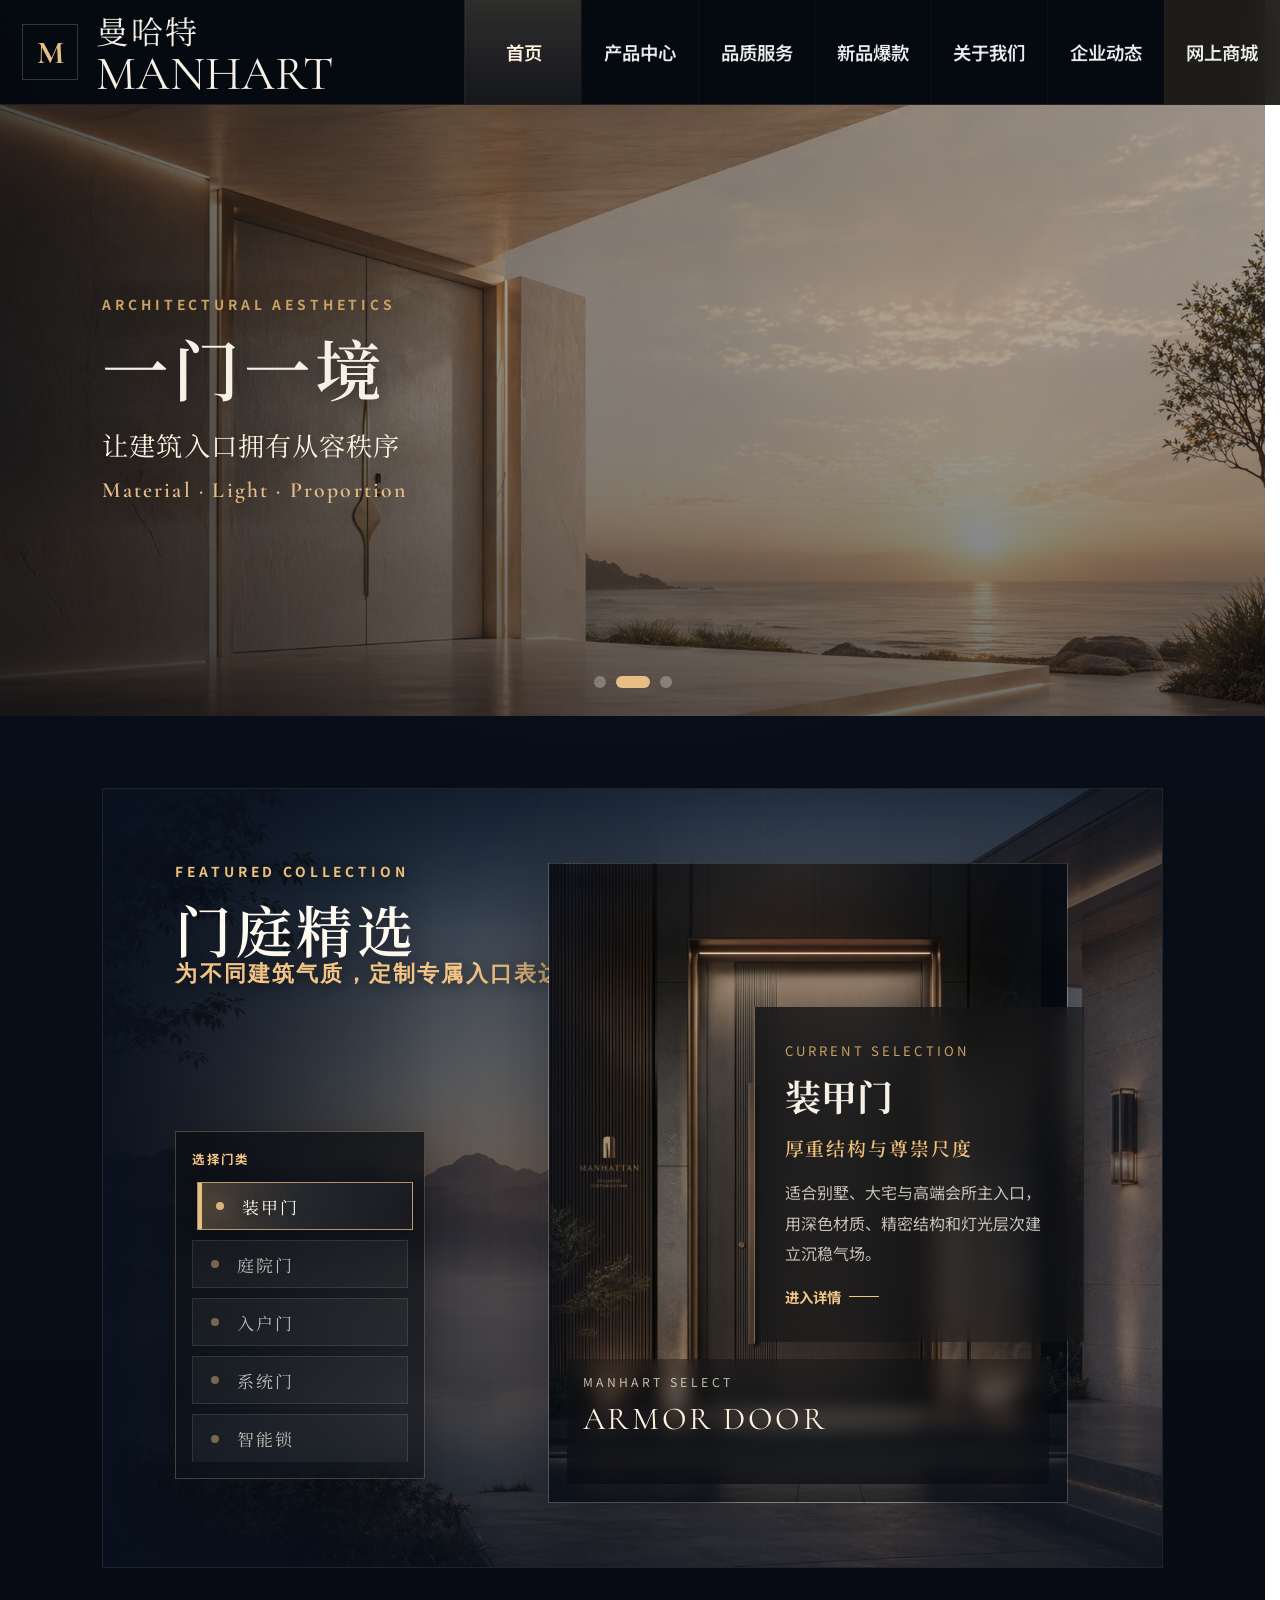
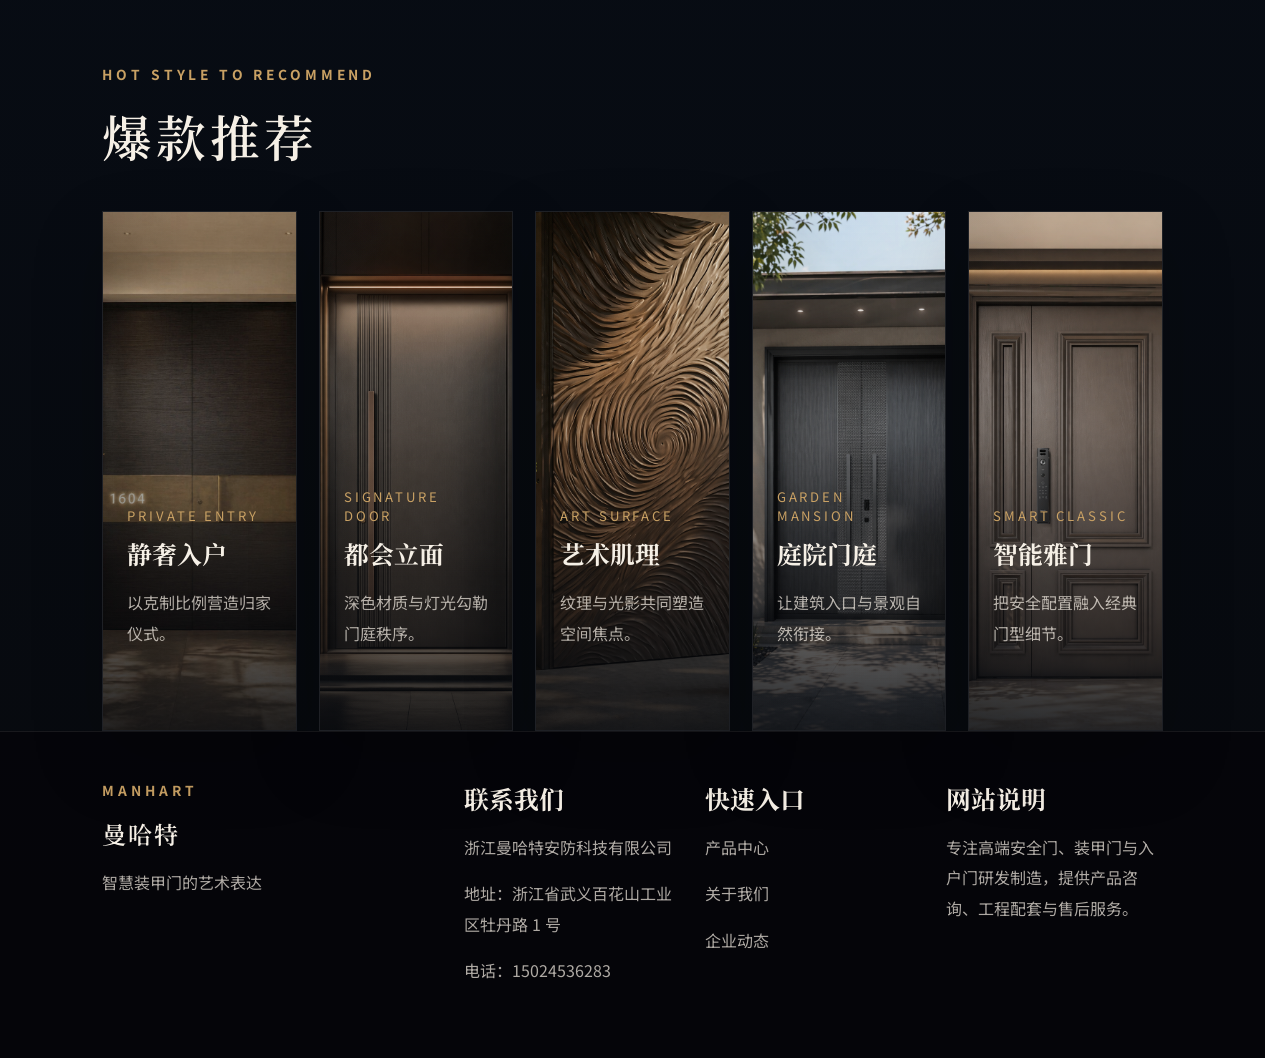
==== index.html @ 059ad447 "Enhance featured showcase interactions" ====
<!DOCTYPE html>
<html lang="zh-CN">
<head>
  <meta charset="UTF-8">
  <meta name="viewport" content="width=device-width, initial-scale=1.0">
  <meta name="description" content="浙江曼哈特安防科技有限公司专注高端安全门、装甲门与入户门研发制造，提供产品咨询、工程配套与售后服务。">
  <meta name="keywords" content="浙江曼哈特,曼哈特安防,曼哈特门业,MANHART,安全门,装甲门,入户门,高端门,别墅门,工程门">
  <meta name="robots" content="index, follow">
  <link rel="canonical" href="http://47.111.172.151/">
  <meta property="og:type" content="website">
  <meta property="og:locale" content="zh_CN">
  <meta property="og:site_name" content="浙江曼哈特安防科技有限公司">
  <meta property="og:title" content="MANHART 曼哈特">
  <meta property="og:description" content="浙江曼哈特安防科技有限公司专注高端安全门、装甲门与入户门研发制造，提供产品咨询、工程配套与售后服务。">
  <meta property="og:url" content="http://47.111.172.151/">
  <meta property="og:image" content="http://47.111.172.151/assets/hero-luxury-night.png">
  <meta name="twitter:card" content="summary_large_image">
  <title>MANHART 曼哈特</title>
  <link rel="preconnect" href="https://fonts.googleapis.com">
  <link rel="preconnect" href="https://fonts.gstatic.com" crossorigin>
  <link href="https://fonts.googleapis.com/css2?family=Cormorant+Garamond:wght@500;600;700&family=Noto+Sans+SC:wght@400;500;700&family=Noto+Serif+SC:wght@500;600;700&display=swap" rel="stylesheet">
  <link rel="stylesheet" href="style.css?v=20260423-21">
</head>
<body>
  <header class="site-header">
    <a class="brand-block" href="index.html" aria-label="MANHART 首页">
      <span class="brand-mark">M</span>
      <span class="brand-copy">
        <span class="brand-cn">曼哈特</span>
        <span class="brand-en">MANHART</span>
      </span>
    </a>
    <nav class="main-nav" aria-label="主导航">
      <a class="nav-link is-active" href="index.html">首页</a>
      <a class="nav-link" href="products.html">产品中心</a>
      <a class="nav-link" href="service.html">品质服务</a>
      <a class="nav-link" href="featured.html">新品爆款</a>
      <a class="nav-link" href="about.html">关于我们</a>
      <a class="nav-link" href="news.html">企业动态</a>
      <a class="nav-link nav-link--accent" href="store.html">网上商城</a>
    </nav>
  </header>

  <main>
    <section class="hero-slider" aria-label="首页轮播">
      <article class="hero-slide is-active" data-slide style="--hero-image:url('assets/hero-luxury-night.png');">
        <div class="hero-slide__image"></div>
        <div class="hero-slide__shade"></div>
        <div class="hero-slide__content">
          <p class="eyebrow">MANHART ESTATE DOOR</p>
          <h1>MANHART 曼哈特</h1>
          <p class="hero-slide__title">为高端府邸定制门庭气场</p>
          <p class="hero-slide__subtitle">Luxury Entrance · Private Order</p>
        </div>
      </article>
      <article class="hero-slide" data-slide style="--hero-image:url('assets/hero-coast-sunrise.png');">
        <div class="hero-slide__image"></div>
        <div class="hero-slide__shade"></div>
        <div class="hero-slide__content">
          <p class="eyebrow">ARCHITECTURAL AESTHETICS</p>
          <h2>一门一境</h2>
          <p class="hero-slide__title">让建筑入口拥有从容秩序</p>
          <p class="hero-slide__subtitle">Material · Light · Proportion</p>
        </div>
      </article>
      <article class="hero-slide" data-slide style="--hero-image:url('assets/featured-door-bg.png');">
        <div class="hero-slide__image"></div>
        <div class="hero-slide__shade"></div>
        <div class="hero-slide__content">
          <p class="eyebrow">SELECTED DETAILS</p>
          <h2>细节见格调</h2>
          <p class="hero-slide__title">以工艺回应安全与审美</p>
          <p class="hero-slide__subtitle">Crafted For Distinguished Living</p>
        </div>
      </article>
      <div class="hero-slider__dots" aria-label="轮播切换">
        <button class="hero-dot is-active" type="button" data-dot aria-label="第 1 张"></button>
        <button class="hero-dot" type="button" data-dot aria-label="第 2 张"></button>
        <button class="hero-dot" type="button" data-dot aria-label="第 3 张"></button>
      </div>
    </section>

    <section class="featured-showcase" id="featured-showcase">
      <div class="featured-shell">
        <div class="featured-backdrop"></div>
        <div class="featured-overlay"></div>
        <div class="featured-copy">
          <p class="eyebrow">Featured Collection</p>
          <h2>门庭精选</h2>
          <p class="featured-lead">为不同建筑气质，定制专属入口表达</p>
        </div>
        <div class="featured-selector featured-selector--stack" aria-label="选择门类">
          <div class="featured-selector__label">选择门类</div>
          <button class="featured-chip is-active" type="button" data-feature-name="armor" data-feature-detail="signature-door" data-feature-title="装甲门" data-feature-lead="厚重结构与尊崇尺度" data-feature-text="适合别墅、大宅与高端会所主入口，用深色材质、精密结构和灯光层次建立沉稳气场。" data-feature-model="ARMOR DOOR" data-feature-theme="armor" data-feature-image-main="assets/recommend-02.png">装甲门</button>
          <button class="featured-chip" type="button" data-feature-name="courtyard" data-feature-detail="garden-mansion" data-feature-title="庭院门" data-feature-lead="让门庭与景观自然衔接" data-feature-text="强调建筑外立面、院落路径与入户尺度的整体关系，让归家动线更有仪式感。" data-feature-model="COURTYARD" data-feature-theme="courtyard" data-feature-image-main="assets/recommend-04.png">庭院门</button>
          <button class="featured-chip" type="button" data-feature-name="entry" data-feature-detail="private-entry" data-feature-title="入户门" data-feature-lead="克制比例中的归家秩序" data-feature-text="面向现代住宅与改善型空间，以细腻门套、温润光影和智能配置平衡美感与安全。" data-feature-model="PRIVATE ENTRY" data-feature-theme="entry" data-feature-image-main="assets/recommend-05.png">入户门</button>
          <button class="featured-chip" type="button" data-feature-name="system" data-feature-detail="art-surface" data-feature-title="系统门" data-feature-lead="结构、五金与安装体验一体化" data-feature-text="把门体、墙面、灯光和门控系统纳入统一设计语言，让产品表达更完整。" data-feature-model="SYSTEM DOOR" data-feature-theme="system" data-feature-image-main="assets/recommend-01.png">系统门</button>
          <button class="featured-chip" type="button" data-feature-name="smart" data-feature-detail="smart-classic" data-feature-title="智能锁" data-feature-lead="把安全体验藏进日常细节" data-feature-text="围绕锁控识别、安防联动与门体结构，形成更克制、更可靠的高端智能入口。" data-feature-model="SMART ACCESS" data-feature-theme="smart" data-feature-image-main="assets/recommend-03.png">智能锁</button>
        </div>
        <div class="featured-focus">
          <a class="featured-photo featured-photo--primary" data-feature-door data-feature-link href="product-detail.html?id=signature-door" data-theme="armor" style="--feature-image:url('assets/recommend-02.png');" aria-label="查看装甲门详情">
            <div class="featured-photo__shade"></div>
            <div class="featured-photo__meta">
              <span class="featured-photo__kicker">MANHART SELECT</span>
              <span class="featured-photo__model" data-feature-model>ARMOR DOOR</span>
              <span class="featured-photo__more">进入详情</span>
            </div>
          </a>
        </div>
        <a class="featured-panel" data-feature-panel-link href="product-detail.html?id=signature-door" aria-label="查看当前精选详情">
          <p class="featured-panel__kicker">Current Selection</p>
          <h3 data-feature-title>装甲门</h3>
          <p class="featured-panel__lead" data-feature-lead>厚重结构与尊崇尺度</p>
          <p class="featured-panel__text" data-feature-text>适合别墅、大宅与高端会所主入口，用深色材质、精密结构和灯光层次建立沉稳气场。</p>
          <span class="featured-panel__more">进入详情</span>
        </a>
        <div class="featured-note">
          <span class="featured-note__line"></span>
          <p>一墅倾城 私享无界</p>
        </div>
      </div>
    </section>

    <section class="product-preview" id="product-preview">
      <div class="product-preview__heading">
        <div>
          <p class="eyebrow">Hot Style To Recommend</p>
          <h2>爆款推荐</h2>
        </div>
      </div>
      <div class="product-grid product-grid--recommend">
        <a class="product-card" href="product-detail.html?id=private-entry" aria-label="查看静奢入户详情"><div class="product-card__scene product-card__scene--recommend-01"></div><div class="product-card__body"><p class="product-card__series">Private Entry</p><h3>静奢入户</h3><p class="product-card__text">以克制比例营造归家仪式。</p><span class="product-card__more">查看详情</span></div></a>
        <a class="product-card" href="product-detail.html?id=signature-door" aria-label="查看都会立面详情"><div class="product-card__scene product-card__scene--recommend-02"></div><div class="product-card__body"><p class="product-card__series">Signature Door</p><h3>都会立面</h3><p class="product-card__text">深色材质与灯光勾勒门庭秩序。</p><span class="product-card__more">查看详情</span></div></a>
        <a class="product-card" href="product-detail.html?id=art-surface" aria-label="查看艺术肌理详情"><div class="product-card__scene product-card__scene--recommend-03"></div><div class="product-card__body"><p class="product-card__series">Art Surface</p><h3>艺术肌理</h3><p class="product-card__text">纹理与光影共同塑造空间焦点。</p><span class="product-card__more">查看详情</span></div></a>
        <a class="product-card" href="product-detail.html?id=garden-mansion" aria-label="查看庭院门庭详情"><div class="product-card__scene product-card__scene--recommend-04"></div><div class="product-card__body"><p class="product-card__series">Garden Mansion</p><h3>庭院门庭</h3><p class="product-card__text">让建筑入口与景观自然衔接。</p><span class="product-card__more">查看详情</span></div></a>
        <a class="product-card" href="product-detail.html?id=smart-classic" aria-label="查看智能雅门详情"><div class="product-card__scene product-card__scene--recommend-05"></div><div class="product-card__body"><p class="product-card__series">Smart Classic</p><h3>智能雅门</h3><p class="product-card__text">把安全配置融入经典门型细节。</p><span class="product-card__more">查看详情</span></div></a>
      </div>
    </section>
  </main>

  <footer class="site-footer">
    <div class="site-footer__brand">
      <p class="eyebrow">MANHART</p>
      <h2>曼哈特</h2>
      <p>智慧装甲门的艺术表达</p>
    </div>
    <div class="site-footer__info">
      <div><h3>联系我们</h3><p>浙江曼哈特安防科技有限公司</p><p>地址：浙江省武义百花山工业区牡丹路 1 号</p><p>电话：15024536283</p></div>
      <div><h3>快速入口</h3><p><a href="products.html">产品中心</a></p><p><a href="about.html">关于我们</a></p><p><a href="news.html">企业动态</a></p></div>
      <div><h3>网站说明</h3><p>专注高端安全门、装甲门与入户门研发制造，提供产品咨询、工程配套与售后服务。</p></div>
    </div>
  </footer>

  <script>
    const slides = document.querySelectorAll('[data-slide]');
    const dots = document.querySelectorAll('[data-dot]');
    let activeIndex = 0;
    let sliderTimer;
    function showSlide(index) {
      slides.forEach((slide, slideIndex) => slide.classList.toggle('is-active', slideIndex === index));
      dots.forEach((dot, dotIndex) => dot.classList.toggle('is-active', dotIndex === index));
      activeIndex = index;
    }
    function startSlider() {
      sliderTimer = window.setInterval(() => showSlide((activeIndex + 1) % slides.length), 4500);
    }
    dots.forEach((dot, index) => {
      dot.addEventListener('click', () => {
        window.clearInterval(sliderTimer);
        showSlide(index);
        startSlider();
      });
    });
    showSlide(0);
    startSlider();

    const featuredShowcase = document.querySelector('.featured-showcase');
    if (featuredShowcase) {
      const featureButtons = featuredShowcase.querySelectorAll('[data-feature-name]');
      const featureModel = featuredShowcase.querySelector('.featured-photo--primary [data-feature-model]');
      const featureDoor = featuredShowcase.querySelector('[data-feature-door]');
      const featureLinks = featuredShowcase.querySelectorAll('[data-feature-link], [data-feature-panel-link]');
      const featureTitle = featuredShowcase.querySelector('.featured-panel [data-feature-title]');
      const featureLead = featuredShowcase.querySelector('.featured-panel [data-feature-lead]');
      const featureText = featuredShowcase.querySelector('.featured-panel [data-feature-text]');

      function applyFeature(button) {
        featureModel.textContent = button.dataset.featureModel;
        featureTitle.textContent = button.dataset.featureTitle;
        featureLead.textContent = button.dataset.featureLead;
        featureText.textContent = button.dataset.featureText;
        featureDoor.style.setProperty('--feature-image', `url('${button.dataset.featureImageMain}')`);
        featureDoor.setAttribute('data-theme', button.dataset.featureTheme);
        const detailUrl = `product-detail.html?id=${button.dataset.featureDetail}`;
        featureLinks.forEach((link) => {
          link.href = detailUrl;
          link.setAttribute('aria-label', `??${button.dataset.featureTitle}??`);
        });
        featureButtons.forEach((item) => item.classList.toggle('is-active', item === button));
      }

      featureButtons.forEach((button) => {
        button.addEventListener('mouseenter', () => applyFeature(button));
        button.addEventListener('focus', () => applyFeature(button));
        button.addEventListener('click', () => applyFeature(button));
      });
    }
  </script>
</body>
</html>
---- style.css ----
:root {
  --bg: #08101d;
  --line: rgba(255, 255, 255, 0.09);
  --text: #f6f0e6;
  --muted: rgba(246, 240, 230, 0.7);
  --gold: #c9a164;
  --gold-strong: #e6be86;
  --header-brand-width: 465px;
  --header-height: 104px;
}

.store-page {
  min-height: calc(100vh - 84px);
  padding: 96px 8vw;
  display: grid;
  place-items: center;
  background:
    linear-gradient(135deg, rgba(255, 255, 255, 0.04), rgba(255, 255, 255, 0)),
    var(--bg);
}

.store-entry {
  width: min(1080px, 100%);
  display: grid;
  grid-template-columns: minmax(0, 1fr) 300px;
  gap: 64px;
  align-items: center;
  padding: 56px 64px;
  border: 1px solid rgba(231, 221, 204, 0.12);
  background: rgba(255, 255, 255, 0.028);
}

.store-entry__content {
  display: grid;
  gap: 22px;
}

.store-entry__content h1 {
  margin: 0;
  font-family: var(--serif);
  font-size: clamp(2.3rem, 5vw, 4.4rem);
  font-weight: 600;
}

.store-entry__content p {
  width: min(620px, 100%);
  margin: 0;
  color: var(--muted);
  font-size: 1.02rem;
  line-height: 1.9;
}

.store-entry__hint {
  font-size: 0.94rem !important;
  color: rgba(246, 240, 230, 0.58) !important;
}

.store-entry__meta {
  display: flex;
  flex-wrap: wrap;
  gap: 10px;
}

.store-entry__meta span {
  padding: 8px 12px;
  border: 1px solid rgba(231, 221, 204, 0.14);
  color: var(--muted);
  font-size: 0.92rem;
}

.store-entry__qr {
  display: grid;
  justify-items: center;
  gap: 18px;
  padding: 22px;
  border: 1px solid rgba(231, 221, 204, 0.12);
  background: rgba(255, 255, 255, 0.055);
}

.store-entry__qr-frame {
  width: 224px;
  aspect-ratio: 1;
  display: grid;
  place-items: center;
  padding: 16px;
  background: #f8f6f2;
}

.store-entry__qr img {
  width: 100%;
  aspect-ratio: 1;
  object-fit: contain;
  display: block;
}

.store-entry__qr p {
  margin: 0;
  color: var(--text);
  font-weight: 600;
  font-size: 0.98rem;
}
* { box-sizing: border-box; }
html {
  scroll-behavior: smooth;
  overflow-y: scroll;
  scrollbar-gutter: stable;
}
body {
  margin: 0;
  padding-top: var(--header-height);
  overflow-x: hidden;
  background:
    radial-gradient(circle at top, rgba(43, 74, 122, 0.18), transparent 28%),
    linear-gradient(180deg, #08101d 0%, #07090d 100%);
  color: var(--text);
  font-family: "Noto Sans SC", sans-serif;
}
a { color: inherit; text-decoration: none; }
.site-header {
  position: fixed;
  top: 0;
  left: 0;
  right: 0;
  z-index: 30;
  display: grid;
  width: 100%;
  grid-template-columns: var(--header-brand-width) minmax(0, 1fr) !important;
  min-height: var(--header-height) !important;
  background: rgba(6, 9, 15, 0.94);
  border-bottom: 1px solid var(--line);
  backdrop-filter: blur(14px);
}
.brand-block {
  display: flex;
  align-items: center;
  gap: 18px;
  width: var(--header-brand-width) !important;
  min-height: var(--header-height) !important;
  padding: 0 22px;
  border-right: 1px solid var(--line);
}
.brand-mark {
  display: grid;
  place-items: center;
  width: 56px;
  height: 56px;
  border: 1px solid rgba(255, 255, 255, 0.18);
  color: var(--gold-strong);
  font-family: "Cormorant Garamond", serif;
  font-size: 2rem;
  font-weight: 700;
}
.brand-copy { display: flex; flex-direction: column; }
.brand-cn {
  font-family: "Noto Serif SC", serif;
  font-size: 2rem;
  letter-spacing: 0.08em;
}
.brand-en {
  font-family: "Cormorant Garamond", serif;
  font-size: 3rem;
  line-height: 0.9;
}
.main-nav {
  display: grid;
  grid-template-columns: repeat(7, minmax(0, 1fr));
  width: 100%;
}
.nav-link {
  display: grid;
  place-items: center;
  min-height: var(--header-height) !important;
  padding: 0 10px;
  border-left: 1px solid rgba(255, 255, 255, 0.04);
  color: rgba(255, 255, 255, 0.92);
  font-size: 1.15rem;
  font-weight: 600;
}
.nav-link:hover,
.nav-link.is-active {
  color: #fff3df;
  background:
    linear-gradient(180deg, rgba(255, 255, 255, 0.08), rgba(255, 255, 255, 0.03)),
    linear-gradient(180deg, rgba(201, 161, 100, 0.12), rgba(201, 161, 100, 0.04));
}
.nav-link--accent { background: rgba(201, 161, 100, 0.12); }
.hero-slider {
  position: relative;
  height: 68vh;
  min-height: 560px;
  max-height: 740px;
  overflow: hidden;
}
.hero-slide {
  position: absolute;
  inset: 0;
  opacity: 0;
  visibility: hidden;
  transition: opacity 0.8s ease, visibility 0.8s ease;
}
.hero-slide.is-active { opacity: 1; visibility: visible; }
.hero-slide__image,
.hero-slide__shade,
.hero-slide__content { position: absolute; inset: 0; }
.hero-slide__image {
  background:
    linear-gradient(90deg, rgba(7, 9, 13, 0.72), rgba(7, 9, 13, 0.18) 46%, rgba(7, 9, 13, 0.08)),
    var(--hero-image) center/cover no-repeat;
}
.hero-slide__shade {
  background:
    radial-gradient(circle at 72% 30%, rgba(230, 190, 134, 0.1), transparent 20%),
    linear-gradient(180deg, rgba(7, 9, 13, 0.08), rgba(7, 9, 13, 0.54));
}
.hero-slide__content {
  z-index: 1;
  display: flex;
  flex-direction: column;
  justify-content: center;
  width: min(860px, 100%);
  padding: 72px 8vw 92px;
  text-shadow: 0 4px 26px rgba(0, 0, 0, 0.56);
}
.eyebrow {
  margin: 0 0 16px;
  color: var(--gold);
  font-size: 0.86rem;
  font-weight: 700;
  letter-spacing: 0.28em;
  text-transform: uppercase;
}
.hero-slide h1,
.hero-slide h2,
.featured-copy h2,
.product-preview__heading h2,
.stats-copy h2,
.site-footer__brand h2,
.page-hero h1,
.page-section__heading h2 {
  margin: 0;
  font-family: "Noto Serif SC", serif;
  font-weight: 600;
  letter-spacing: 0.08em;
}
.hero-slide h1,
.hero-slide h2 {
  max-width: 760px;
  font-size: clamp(2.8rem, 5.2vw, 4.8rem);
  line-height: 1.12;
  letter-spacing: 0.06em;
  text-wrap: balance;
}
.hero-slide__title {
  max-width: 680px;
  margin: 22px 0 12px;
  font-family: "Noto Serif SC", serif;
  font-size: clamp(1.45rem, 2.05vw, 2.25rem);
  line-height: 1.42;
  letter-spacing: 0.04em;
  color: #fff3df;
  text-wrap: balance;
}
.hero-slide__subtitle,
.featured-lead,
.featured-panel__lead {
  margin: 0;
  color: var(--gold-strong);
  font-family: "Cormorant Garamond", serif;
  font-size: clamp(1.08rem, 1.7vw, 1.48rem);
  font-weight: 600;
  line-height: 1.35;
  letter-spacing: 0.1em;
}
.hero-slider__dots {
  position: absolute;
  left: 50%;
  bottom: 28px;
  z-index: 2;
  display: flex;
  gap: 10px;
  transform: translateX(-50%);
}
.hero-dot {
  width: 12px;
  height: 12px;
  border: 0;
  border-radius: 50%;
  background: rgba(255, 255, 255, 0.28);
  cursor: pointer;
}
.hero-dot.is-active {
  width: 34px;
  border-radius: 999px;
  background: var(--gold-strong);
}
.featured-showcase,
.product-preview,
.site-footer,
.page-shell { padding-left: 8vw; padding-right: 8vw; }
.featured-showcase { padding-top: 72px; }
.featured-shell {
  position: relative;
  min-height: 780px;
  overflow: hidden;
  border: 1px solid rgba(255, 255, 255, 0.08);
  background: #0d1017;
}
.featured-shell::before {
  content: "";
  position: absolute;
  inset: 0;
  z-index: 1;
  pointer-events: none;
  background:
    linear-gradient(90deg, rgba(8, 16, 29, 0.92) 0%, rgba(8, 16, 29, 0.22) 32%, rgba(8, 16, 29, 0.08) 58%, rgba(8, 16, 29, 0.42) 100%),
    linear-gradient(180deg, rgba(8, 16, 29, 0.56) 0%, transparent 18%, transparent 72%, rgba(8, 16, 29, 0.62) 100%);
}
.featured-backdrop,
.featured-overlay { position: absolute; inset: 0; }
.featured-backdrop {
  background:
    linear-gradient(90deg, rgba(8, 12, 18, 0.2), rgba(255, 255, 255, 0.04)),
    url("assets/featured-bg-lake-terrace.png") center/cover no-repeat;
  filter: saturate(0.96) brightness(0.9) contrast(0.98);
}
.featured-overlay {
  background:
    linear-gradient(90deg, rgba(6, 9, 15, 0.68) 0%, rgba(6, 9, 15, 0.42) 34%, rgba(6, 9, 15, 0.12) 68%),
    radial-gradient(circle at 56% 52%, rgba(201, 161, 100, 0.1), transparent 22%),
    repeating-linear-gradient(90deg, rgba(255, 255, 255, 0.06) 0, rgba(255, 255, 255, 0.06) 1px, transparent 1px, transparent 110px);
  opacity: 0.78;
}
.featured-copy,
.featured-selector,
.featured-focus,
.featured-panel,
.featured-note { position: absolute; z-index: 2; }
.featured-copy {
  top: 72px;
  left: 72px;
  width: 430px;
  text-shadow: 0 3px 18px rgba(0, 0, 0, 0.46);
}
.featured-copy::before { display: none; }
.featured-copy h2 {
  color: #fffaf0;
  font-size: clamp(2.5rem, 4.4vw, 4.2rem);
  line-height: 1.12;
  text-shadow: 0 6px 26px rgba(0, 0, 0, 0.48);
}
.section-copy,
.featured-panel__text,
.product-preview__intro,
.product-card__text,
.stats-copy p:last-child,
.site-footer__brand p:last-child,
.site-footer__info p,
.page-section__heading p,
.page-card p,
.page-copy p { color: var(--muted); line-height: 1.9; }
.featured-copy .eyebrow {
  color: #f0bf78;
  text-shadow: 0 2px 14px rgba(0, 0, 0, 0.56);
}
.featured-lead {
  color: #f3c486;
  text-shadow: 0 3px 16px rgba(0, 0, 0, 0.48);
}
.featured-copy .section-copy {
  width: min(420px, 100%);
  color: rgba(255, 250, 240, 0.9);
  font-weight: 600;
  text-shadow: 0 2px 12px rgba(0, 0, 0, 0.62);
}
.featured-selector--stack {
  top: 342px;
  left: 72px;
  display: flex;
  flex-direction: column;
  gap: 10px;
  width: 250px;
  padding: 18px 16px 16px;
  border: 1px solid rgba(230, 190, 134, 0.28);
  background:
    linear-gradient(180deg, rgba(12, 15, 20, 0.78), rgba(12, 15, 20, 0.48));
  box-shadow: 0 18px 54px rgba(0, 0, 0, 0.36);
  backdrop-filter: blur(9px);
}
.featured-selector__label {
  margin: 0 0 4px;
  color: #f3c486;
  font-size: 0.78rem;
  font-weight: 700;
  letter-spacing: 0.18em;
  text-transform: uppercase;
}
.featured-chip {
  min-height: 48px;
  padding: 0 18px 0 44px;
  border: 1px solid rgba(255, 255, 255, 0.1);
  background: rgba(255, 255, 255, 0.045);
  color: rgba(255, 250, 240, 0.72);
  font-family: "Noto Serif SC", serif;
  font-size: 1.06rem;
  letter-spacing: 0.1em;
  text-align: left;
  cursor: pointer;
  position: relative;
  transition: transform 0.2s ease, color 0.2s ease, border-color 0.2s ease, background 0.2s ease, box-shadow 0.2s ease;
}
.featured-chip::before {
  content: "";
  position: absolute;
  left: 18px;
  top: 50%;
  width: 8px;
  height: 8px;
  border-radius: 50%;
  background: rgba(230, 190, 134, 0.46);
  transform: translateY(-50%);
}
.featured-chip::after {
  content: "";
  position: absolute;
  left: 0;
  top: 0;
  bottom: 0;
  width: 4px;
  background: transparent;
}
.featured-chip:hover,
.featured-chip.is-active {
  color: #fffaf0;
  transform: translateX(5px);
  border-color: rgba(230, 190, 134, 0.72);
  background:
    linear-gradient(90deg, rgba(230, 190, 134, 0.28), rgba(255, 255, 255, 0.08), rgba(255, 255, 255, 0.02));
  box-shadow: 0 10px 24px rgba(0, 0, 0, 0.22);
  text-shadow: 0 2px 12px rgba(0, 0, 0, 0.48);
}
.featured-chip:hover::before,
.featured-chip.is-active::before {
  background: rgba(230, 190, 134, 0.92);
  box-shadow: 0 0 18px rgba(230, 190, 134, 0.38);
}
.featured-chip:hover::after,
.featured-chip.is-active::after { background: #e6be86; }
.featured-chip:last-child { border-bottom: 0; }
.featured-focus {
  top: 74px;
  left: 42%;
  width: 520px;
  height: 640px;
}
.featured-photo {
  position: relative;
  overflow: hidden;
  border: 1px solid rgba(255, 255, 255, 0.16);
  display: block;
  color: inherit;
  text-decoration: none;
  cursor: pointer;
  background:
    linear-gradient(180deg, rgba(7, 9, 13, 0.04), rgba(7, 9, 13, 0.1)),
    var(--feature-image) center/cover no-repeat;
  box-shadow: 0 28px 72px rgba(0, 0, 0, 0.24), 0 0 80px rgba(8, 16, 29, 0.44);
  background-position: center;
  transition: transform 0.34s ease, border-color 0.34s ease, box-shadow 0.34s ease, filter 0.34s ease;
}
.featured-photo--primary { width: 100%; height: 100%; min-height: 0; }
.featured-photo::before,
.featured-photo::after {
  content: "";
  position: absolute;
  pointer-events: none;
}
.featured-photo::before {
  inset: -1px;
  z-index: 1;
  background:
    linear-gradient(90deg, rgba(8, 16, 29, 0.58), transparent 18%, transparent 82%, rgba(8, 16, 29, 0.58)),
    linear-gradient(180deg, rgba(8, 16, 29, 0.42), transparent 16%, transparent 78%, rgba(8, 16, 29, 0.68));
}
.featured-photo::after {
  inset: 0;
  z-index: 2;
  border: 1px solid rgba(230, 190, 134, 0);
  transition: border-color 0.34s ease;
}
.featured-photo:hover,
.featured-photo:focus-visible {
  transform: translateY(-8px) scale(1.025);
  border-color: rgba(230, 190, 134, 0.46);
  box-shadow: 0 38px 96px rgba(0, 0, 0, 0.46), 0 0 110px rgba(8, 16, 29, 0.54);
  filter: saturate(1.06) contrast(1.02);
}
.featured-photo:hover::after,
.featured-photo:focus-visible::after {
  border-color: rgba(230, 190, 134, 0.42);
}
.featured-photo:focus-visible {
  outline: 2px solid rgba(230, 190, 134, 0.86);
  outline-offset: 5px;
}
.featured-photo--secondary,
.featured-photo--detail { display: none; }
.featured-photo__shade {
  position: absolute;
  inset: 0;
  z-index: 3;
  background:
    linear-gradient(180deg, rgba(7, 9, 13, 0.02), rgba(7, 9, 13, 0.2)),
    radial-gradient(circle at top, rgba(255, 243, 223, 0.08), transparent 30%);
}
.featured-photo__meta {
  position: absolute;
  left: 18px;
  right: 18px;
  bottom: 18px;
  z-index: 4;
  display: flex;
  flex-direction: column;
  gap: 8px;
  padding: 14px 16px;
  background: linear-gradient(180deg, rgba(9, 12, 18, 0.36), rgba(9, 12, 18, 0.72));
  backdrop-filter: blur(8px);
}
.featured-photo__kicker {
  color: rgba(255, 243, 223, 0.74);
  font-size: 0.76rem;
  letter-spacing: 0.28em;
  text-transform: uppercase;
}
.featured-photo__model {
  color: #fff3df;
  font-family: "Cormorant Garamond", serif;
  font-size: 2rem;
  letter-spacing: 0.08em;
}
.featured-photo__more {
  width: fit-content;
  margin-top: 4px;
  color: #f3c486;
  font-size: 0.86rem;
  font-weight: 700;
  opacity: 0;
  transform: translateY(8px);
  transition: opacity 0.24s ease, transform 0.24s ease;
}
.featured-photo:hover .featured-photo__more,
.featured-photo:focus-visible .featured-photo__more {
  opacity: 1;
  transform: translateY(0);
}
.featured-panel {
  right: 78px;
  top: 218px;
  width: 330px;
  padding: 34px 30px;
  border-left: 1px solid rgba(230, 190, 134, 0.42);
  background:
    linear-gradient(135deg, rgba(14, 15, 18, 0.78), rgba(14, 15, 18, 0.46)),
    radial-gradient(circle at 85% 12%, rgba(230, 190, 134, 0.1), transparent 28%);
  box-shadow: 0 24px 70px rgba(0, 0, 0, 0.24);
  backdrop-filter: blur(12px);
  color: inherit;
  text-decoration: none;
  transition: transform 0.28s ease, border-color 0.28s ease, box-shadow 0.28s ease, background 0.28s ease;
}
.featured-panel:hover,
.featured-panel:focus-visible {
  transform: translateX(-8px);
  border-left-color: rgba(230, 190, 134, 0.82);
  box-shadow: 0 30px 86px rgba(0, 0, 0, 0.38);
  background:
    linear-gradient(135deg, rgba(32, 27, 22, 0.88), rgba(14, 15, 18, 0.54)),
    radial-gradient(circle at 85% 12%, rgba(230, 190, 134, 0.16), transparent 30%);
}
.featured-panel:focus-visible {
  outline: 2px solid rgba(230, 190, 134, 0.82);
  outline-offset: 4px;
}
.featured-panel__kicker {
  margin: 0 0 10px;
  color: var(--gold);
  font-size: 0.82rem;
  letter-spacing: 0.24em;
  text-transform: uppercase;
}
.featured-panel h3 {
  margin: 0;
  font-family: "Noto Serif SC", serif;
  font-size: 2.25rem;
}
.featured-panel__lead {
  margin: 12px 0 14px;
  color: #f0bf78;
  font-family: "Noto Serif SC", serif;
  font-size: 1.18rem;
  line-height: 1.6;
}
.featured-panel__text {
  margin: 0;
  color: rgba(255, 250, 240, 0.74);
  line-height: 1.9;
}
.featured-panel__more {
  display: inline-flex;
  align-items: center;
  gap: 8px;
  margin-top: 18px;
  color: #f3c486;
  font-weight: 700;
  font-size: 0.9rem;
}
.featured-panel__more::after {
  content: "";
  width: 30px;
  height: 1px;
  background: currentColor;
  transition: width 0.24s ease;
}
.featured-panel:hover .featured-panel__more::after,
.featured-panel:focus-visible .featured-panel__more::after {
  width: 48px;
}
.featured-note {
  display: none;
  left: 128px;
  top: 698px;
  align-items: center;
  gap: 12px;
  color: rgba(255, 250, 240, 0.78);
  font-size: 0.94rem;
  letter-spacing: 0.16em;
  text-shadow: 0 2px 14px rgba(0, 0, 0, 0.58);
}
.featured-note__line { width: 38px; height: 1px; background: rgba(230, 190, 134, 0.72); }
.product-preview { padding-top: 96px; }
.product-preview__heading {
  display: grid;
  grid-template-columns: minmax(260px, 360px) 1fr;
  gap: 40px;
  align-items: end;
}
.product-preview__heading h2,
.page-hero h1,
.page-section__heading h2 { font-size: clamp(2rem, 4vw, 3.1rem); }
.product-grid { display: grid; gap: 22px; margin-top: 40px; }
.product-grid--recommend { grid-template-columns: repeat(5, minmax(170px, 1fr)); }
.product-card {
  position: relative;
  min-height: 520px;
  overflow: hidden;
  border: 1px solid rgba(255, 255, 255, 0.08);
  background: #0b0d12;
  color: inherit;
  text-decoration: none;
  cursor: pointer;
  isolation: isolate;
  box-shadow: 0 28px 70px rgba(0, 0, 0, 0.22);
  transition: transform 0.28s ease, border-color 0.28s ease, box-shadow 0.28s ease;
}
.product-card:hover {
  transform: translateY(-10px);
  border-color: rgba(230, 190, 134, 0.42);
  box-shadow: 0 34px 86px rgba(0, 0, 0, 0.44), 0 0 0 1px rgba(230, 190, 134, 0.08) inset;
}
.product-card:focus-visible {
  outline: 2px solid rgba(230, 190, 134, 0.82);
  outline-offset: 4px;
}
.product-card__scene {
  position: absolute;
  inset: 0;
  background-size: cover;
  background-position: center;
  transition: transform 0.42s ease, filter 0.42s ease;
}
.product-card:hover .product-card__scene,
.product-card:focus-visible .product-card__scene { transform: scale(1.08); filter: saturate(1.08) contrast(1.04); }
.product-card__scene::after {
  content: "";
  position: absolute;
  inset: 0;
  background:
    linear-gradient(180deg, rgba(6, 8, 12, 0.04) 0%, rgba(6, 8, 12, 0.14) 42%, rgba(6, 8, 12, 0.86) 100%),
    linear-gradient(90deg, rgba(6, 8, 12, 0.1), transparent 42%);
}
.product-card__scene--recommend-01 { background-image: url("assets/recommend-01.png"); }
.product-card__scene--recommend-02 { background-image: url("assets/recommend-02.png"); }
.product-card__scene--recommend-03 { background-image: url("assets/recommend-03.png"); }
.product-card__scene--recommend-04 { background-image: url("assets/recommend-04.png"); }
.product-card__scene--recommend-05 { background-image: url("assets/recommend-05.png"); }
.product-card__body {
  position: absolute;
  left: 0;
  right: 0;
  bottom: 0;
  z-index: 1;
  padding: 28px 24px 26px;
}
.product-card__series {
  display: inline-block;
  margin-bottom: 10px;
  color: var(--gold);
  font-size: 0.82rem;
  letter-spacing: 0.22em;
  text-transform: uppercase;
}
.product-card h3,
.site-footer__info h3,
.page-card h3 {
  margin: 0 0 10px;
  font-family: "Noto Serif SC", serif;
  font-size: 1.55rem;
}
.product-card__more {
  display: inline-flex;
  align-items: center;
  gap: 8px;
  margin-top: 18px;
  color: #f3c486;
  font-size: 0.9rem;
  font-weight: 700;
  opacity: 0;
  transform: translateY(8px);
  transition: opacity 0.24s ease, transform 0.24s ease;
}
.product-card__more::after {
  content: "";
  width: 26px;
  height: 1px;
  background: currentColor;
  transition: width 0.24s ease;
}
.product-card:hover .product-card__more,
.product-card:focus-visible .product-card__more {
  opacity: 1;
  transform: translateY(0);
}
.product-card:hover .product-card__more::after,
.product-card:focus-visible .product-card__more::after { width: 42px; }

.detail-page {
  padding: 34px 10vw 96px;
  background: #202020;
}

.detail-breadcrumb {
  margin-bottom: 34px;
  color: rgba(246, 240, 230, 0.58);
  font-size: 0.92rem;
}

.detail-breadcrumb a {
  color: rgba(246, 240, 230, 0.78);
  text-decoration: none;
}

.detail-product {
  position: relative;
  display: grid;
  grid-template-columns: minmax(360px, 520px) minmax(420px, 1fr);
  gap: 72px;
  align-items: start;
  min-height: 580px;
}

.detail-product::after {
  content: "SECURITY DOOR SERIES";
  position: absolute;
  top: 28px;
  left: 42%;
  z-index: 0;
  color: rgba(255, 255, 255, 0.025);
  font-family: "Cormorant Garamond", serif;
  font-size: clamp(3rem, 6vw, 6.2rem);
  letter-spacing: 0.18em;
  white-space: nowrap;
  pointer-events: none;
}

.detail-gallery,
.detail-info {
  position: relative;
  z-index: 1;
}

.detail-gallery__main {
  min-height: 560px;
  background-position: center;
  background-size: cover;
  border: 1px solid rgba(255, 255, 255, 0.12);
}

.detail-gallery__dots {
  display: flex;
  justify-content: center;
  gap: 8px;
  margin-top: -24px;
}

.detail-gallery__dots span {
  width: 8px;
  height: 8px;
  border: 1px solid #fff;
  border-radius: 50%;
  background: transparent;
}

.detail-gallery__dots span:first-child {
  background: #fff;
}

.detail-info {
  padding-top: 34px;
}

.detail-info__watermark {
  margin: 0 0 -18px;
  color: rgba(255, 255, 255, 0.035);
  font-family: "Cormorant Garamond", serif;
  font-size: clamp(2.4rem, 4.8vw, 5rem);
  letter-spacing: 0.16em;
  white-space: nowrap;
}

.detail-info h1 {
  margin: 0 0 42px;
  color: #fffaf0;
  font-family: "Noto Serif SC", serif;
  font-size: clamp(1.8rem, 3vw, 2.5rem);
}

.detail-fields {
  display: grid;
  gap: 28px;
  margin: 0;
}

.detail-fields div {
  display: grid;
  grid-template-columns: 88px 1fr;
  gap: 10px;
  align-items: start;
}

.detail-fields dt {
  color: #fffaf0;
  font-weight: 700;
}

.detail-fields dd {
  margin: 0;
  color: rgba(246, 240, 230, 0.78);
  line-height: 1.9;
}

.detail-fields dd > span {
  display: inline-flex;
  min-height: 34px;
  align-items: center;
  padding: 0 16px;
  border: 1px solid rgba(246, 240, 230, 0.34);
}

.detail-thumbs {
  display: flex;
  flex-wrap: wrap;
  gap: 10px;
}

.detail-thumbs button {
  width: 68px;
  height: 68px;
  padding: 0;
  border: 1px solid rgba(255, 255, 255, 0.14);
  background-color: #111;
  background-position: center;
  background-size: cover;
  cursor: pointer;
}

.detail-thumbs button.is-active,
.detail-thumbs button:hover {
  border-color: rgba(230, 190, 134, 0.9);
}

.detail-related {
  margin-top: 70px;
  padding-top: 40px;
  border-top: 1px solid rgba(255, 255, 255, 0.12);
}

.detail-related h2 {
  margin: 0 0 28px;
  color: #fffaf0;
  font-family: "Noto Serif SC", serif;
  font-size: 1.25rem;
}

.detail-related__grid {
  display: grid;
  grid-template-columns: repeat(3, minmax(180px, 320px));
  gap: 24px;
}

.detail-related__card {
  display: grid;
  gap: 14px;
  color: #111;
  background: #f4f1ec;
  text-align: center;
  text-decoration: none;
  overflow: hidden;
}

.detail-related__card span {
  min-height: 300px;
  background-position: center;
  background-size: cover;
}

.detail-related__card strong {
  color: #111;
  font-family: "Noto Serif SC", serif;
}

.detail-related__card em {
  margin: -8px 0 18px;
  color: #8c8379;
  font-style: normal;
  font-size: 0.82rem;
  letter-spacing: 0.08em;
  text-transform: uppercase;
}

.detail-story {
  display: grid;
  grid-template-columns: repeat(3, minmax(220px, 1fr));
  gap: 22px;
  margin-top: 54px;
}

.detail-story article {
  padding: 26px 24px;
  border: 1px solid rgba(255, 255, 255, 0.08);
  background:
    linear-gradient(180deg, rgba(255, 255, 255, 0.045), rgba(255, 255, 255, 0.018)),
    #151515;
}

.detail-story span {
  display: inline-block;
  margin-bottom: 14px;
  color: #f3c486;
  font-family: "Cormorant Garamond", serif;
  font-size: 1.16rem;
  letter-spacing: 0.12em;
}

.detail-story h2 {
  margin: 0 0 12px;
  color: #fffaf0;
  font-family: "Noto Serif SC", serif;
  font-size: 1.25rem;
}

.detail-story p {
  margin: 0;
  color: rgba(246, 240, 230, 0.72);
  line-height: 1.9;
}
.site-footer {
  display: grid;
  grid-template-columns: minmax(220px, 320px) 1fr;
  gap: 42px;
  padding-top: 48px;
  padding-bottom: 56px;
  border-top: 1px solid rgba(255, 255, 255, 0.08);
  background: rgba(4, 5, 8, 0.76);
}
.site-footer__info { display: grid; grid-template-columns: repeat(3, minmax(180px, 1fr)); gap: 24px; }
.page-shell { padding-top: 56px; padding-bottom: 88px; }
.page-hero {
  position: relative;
  min-height: 320px;
  overflow: hidden;
  padding: 72px 48px 54px;
  border: 1px solid rgba(255, 255, 255, 0.1);
  background:
    linear-gradient(90deg, rgba(7, 10, 17, 0.94) 0%, rgba(7, 10, 17, 0.8) 44%, rgba(7, 10, 17, 0.56) 100%),
    radial-gradient(circle at 78% 32%, rgba(230, 190, 134, 0.22), transparent 28%),
    linear-gradient(135deg, rgba(255, 255, 255, 0.08), transparent 46%);
}
.page-hero::before,
.page-hero::after {
  content: "";
  position: absolute;
  pointer-events: none;
}
.page-hero::before {
  top: 34px;
  right: 44px;
  width: min(520px, 42vw);
  height: 230px;
  border: 1px solid rgba(230, 190, 134, 0.18);
  background:
    linear-gradient(90deg, rgba(230, 190, 134, 0.22) 0 1px, transparent 1px),
    linear-gradient(180deg, rgba(255, 255, 255, 0.08) 0 1px, transparent 1px);
  background-size: 86px 100%, 100% 58px;
  opacity: 0.72;
}
.page-hero::after {
  right: 72px;
  bottom: 38px;
  width: 240px;
  height: 92px;
  border-top: 1px solid rgba(230, 190, 134, 0.42);
  border-bottom: 1px solid rgba(255, 255, 255, 0.1);
  background: linear-gradient(90deg, transparent, rgba(230, 190, 134, 0.12), transparent);
}
.page-hero > * {
  position: relative;
  z-index: 1;
}
.page-hero p { width: min(760px, 100%); color: var(--muted); line-height: 1.9; }
.page-section {
  display: grid;
  grid-template-columns: minmax(240px, 320px) 1fr;
  gap: 36px;
  align-items: start;
  margin-top: 36px;
}
.page-grid { display: grid; grid-template-columns: repeat(3, minmax(200px, 1fr)); gap: 24px; }
.page-card,
.page-copy {
  padding: 26px;
  border: 1px solid rgba(255, 255, 255, 0.08);
  background: rgba(255, 255, 255, 0.03);
}

.editorial-hero {
  display: grid;
  grid-template-columns: minmax(320px, 1.05fr) minmax(360px, 0.95fr);
  gap: 30px;
  align-items: stretch;
  min-height: 660px;
  margin-bottom: 34px;
}

.editorial-hero__copy {
  position: relative;
  padding: 58px 52px 52px;
  border: 1px solid rgba(255, 255, 255, 0.1);
  background:
    radial-gradient(circle at 18% 12%, rgba(230, 190, 134, 0.18), transparent 26%),
    linear-gradient(135deg, rgba(8, 11, 18, 0.98), rgba(8, 11, 18, 0.82));
}

.editorial-hero__copy h1 {
  margin: 0 0 20px;
  font-family: "Noto Serif SC", serif;
  font-size: clamp(2.6rem, 5vw, 4.9rem);
  line-height: 1.18;
  letter-spacing: 0.06em;
}

.editorial-hero__lead {
  max-width: 560px;
  margin: 0;
  color: rgba(246, 240, 230, 0.82);
  font-size: 1.04rem;
  line-height: 2;
}

.editorial-tags {
  display: flex;
  flex-wrap: wrap;
  gap: 10px;
  margin-top: 34px;
}

.editorial-tags span {
  display: inline-flex;
  align-items: center;
  min-height: 34px;
  padding: 0 14px;
  border: 1px solid rgba(230, 190, 134, 0.26);
  background: rgba(255, 255, 255, 0.03);
  color: #fff3df;
  font-size: 0.76rem;
  letter-spacing: 0.16em;
  text-transform: uppercase;
}

.editorial-hero__visual {
  display: grid;
  grid-template-columns: 1.15fr 0.85fr;
  grid-template-rows: minmax(260px, 1fr) minmax(180px, auto);
  gap: 18px;
}

.editorial-hero__visual--news {
  grid-template-columns: 1fr 170px;
  grid-template-rows: minmax(220px, auto) minmax(320px, 1fr);
}

.hero-panel {
  position: relative;
  overflow: hidden;
  border: 1px solid rgba(255, 255, 255, 0.08);
  background:
    linear-gradient(180deg, rgba(255, 255, 255, 0.04), rgba(255, 255, 255, 0.02)),
    #0d1118;
}

.hero-panel--tall { grid-row: 1 / span 2; }
.hero-panel--card {
  padding: 26px 24px;
  display: flex;
  flex-direction: column;
  justify-content: space-between;
}
.hero-panel--wide { padding: 0; }
.hero-panel--news-feature {
  grid-column: 1 / span 2;
  padding: 30px;
  background:
    linear-gradient(135deg, rgba(230, 190, 134, 0.12), rgba(255, 255, 255, 0.03)),
    #10131a;
}
.hero-panel--stamp {
  display: grid;
  place-items: center;
  min-height: 180px;
  background:
    radial-gradient(circle at center, rgba(230, 190, 134, 0.16), transparent 50%),
    #0c1017;
}
.hero-panel--news-image {
  min-height: 320px;
}

.hero-panel__media {
  position: absolute;
  inset: 0;
  background-size: cover;
  background-position: center;
}

.hero-panel__media--about-main {
  background:
    linear-gradient(180deg, rgba(7, 9, 13, 0.06), rgba(7, 9, 13, 0.42)),
    url("assets/recommend-05.png") center/cover no-repeat;
}

.hero-panel__media--about-sub {
  min-height: 180px;
  background:
    linear-gradient(180deg, rgba(7, 9, 13, 0.1), rgba(7, 9, 13, 0.36)),
    url("assets/recommend-03.png") center/cover no-repeat;
  position: relative;
}

.hero-panel__media--news-main {
  background:
    linear-gradient(180deg, rgba(7, 9, 13, 0.12), rgba(7, 9, 13, 0.44)),
    url("assets/featured-door-bg.png") center/cover no-repeat;
}

.hero-panel__meta {
  position: absolute;
  left: 18px;
  right: 18px;
  bottom: 18px;
  z-index: 1;
  padding: 16px 18px;
  background: linear-gradient(180deg, rgba(7, 9, 13, 0.3), rgba(7, 9, 13, 0.72));
  backdrop-filter: blur(8px);
}

.hero-panel__kicker,
.hero-panel__label,
.statement-card__eyebrow {
  display: inline-block;
  margin-bottom: 8px;
  color: var(--gold-strong);
  font-size: 0.78rem;
  letter-spacing: 0.18em;
  text-transform: uppercase;
}

.hero-panel__meta strong,
.hero-panel--news-feature h3 {
  font-family: "Noto Serif SC", serif;
  font-size: 1.6rem;
  line-height: 1.5;
}

.hero-panel__number {
  color: #fff3df;
  font-family: "Cormorant Garamond", serif;
  font-size: clamp(2.6rem, 6vw, 5rem);
  letter-spacing: 0.08em;
}

.hero-panel--card p,
.hero-panel--news-feature p {
  margin: 0;
  color: var(--muted);
  line-height: 1.9;
}

.ticker-band {
  display: flex;
  flex-wrap: wrap;
  gap: 16px 28px;
  align-items: center;
  padding: 18px 24px;
  margin-bottom: 34px;
  border-top: 1px solid rgba(230, 190, 134, 0.22);
  border-bottom: 1px solid rgba(255, 255, 255, 0.08);
  background: rgba(255, 255, 255, 0.02);
}

.ticker-band span {
  color: rgba(255, 243, 223, 0.8);
  font-size: 0.82rem;
  letter-spacing: 0.18em;
  text-transform: uppercase;
}

.page-band--stats-rich {
  margin-top: 0;
}

.metric-card--rich p {
  margin: 12px 0 0;
  color: var(--muted);
  line-height: 1.8;
}

.statement-grid {
  display: grid;
  grid-template-columns: 1.05fr 0.95fr;
  gap: 24px;
  margin-top: 34px;
}

.statement-card {
  padding: 34px 32px;
  border: 1px solid rgba(255, 255, 255, 0.08);
  background:
    linear-gradient(180deg, rgba(255, 255, 255, 0.04), rgba(255, 255, 255, 0.02)),
    #0e1219;
}

.statement-card--quote h2 {
  margin: 0;
  font-family: "Noto Serif SC", serif;
  font-size: clamp(2rem, 3.6vw, 3.2rem);
  line-height: 1.45;
}

.statement-card--copy {
  display: flex;
  align-items: center;
}

.statement-card--copy p {
  margin: 0;
  color: var(--muted);
  line-height: 2;
}

.page-section--media {
  grid-template-columns: minmax(240px, 280px) 1fr;
}

.showcase-grid {
  display: grid;
  grid-template-columns: 1.1fr 1fr 1fr;
  gap: 18px;
}

.showcase-card {
  position: relative;
  min-height: 220px;
  overflow: hidden;
  border: 1px solid rgba(255, 255, 255, 0.08);
  background: rgba(255, 255, 255, 0.03);
}

.showcase-card--image {
  grid-row: 1 / span 2;
  min-height: 460px;
}

.showcase-card__image {
  position: absolute;
  inset: 0;
  background-size: cover;
  background-position: center;
}

.showcase-card__image--detail {
  background:
    linear-gradient(180deg, rgba(7, 9, 13, 0.1), rgba(7, 9, 13, 0.48)),
    url("assets/recommend-01.png") center/cover no-repeat;
}

.showcase-card--text {
  padding: 26px;
}

.showcase-card__index,
.focus-tile__index {
  display: inline-block;
  margin-bottom: 18px;
  color: var(--gold-strong);
  font-family: "Cormorant Garamond", serif;
  font-size: 2.2rem;
}

.showcase-card h3,
.focus-tile h3,
.news-strip__body h3 {
  margin: 0 0 12px;
  font-family: "Noto Serif SC", serif;
  font-size: 1.55rem;
}

.showcase-card p,
.focus-tile p,
.news-strip__body p,
.advantage-board__intro p {
  margin: 0;
  color: var(--muted);
  line-height: 1.9;
}

.timeline--editorial .timeline-item__body {
  background:
    linear-gradient(180deg, rgba(255, 255, 255, 0.05), rgba(255, 255, 255, 0.02)),
    radial-gradient(circle at top right, rgba(230, 190, 134, 0.1), transparent 34%);
}

.advantage-board {
  display: grid;
  grid-template-columns: minmax(260px, 320px) 1fr;
  gap: 26px;
  margin-top: 36px;
  padding: 30px;
  border: 1px solid rgba(255, 255, 255, 0.08);
  background:
    linear-gradient(135deg, rgba(255, 255, 255, 0.04), rgba(255, 255, 255, 0.02)),
    #0e1218;
}

.advantage-board__intro h2,
.focus-board__intro h2 {
  margin: 0 0 14px;
  font-family: "Noto Serif SC", serif;
  font-size: clamp(2rem, 3vw, 3rem);
  line-height: 1.45;
}

.check-grid--editorial {
  grid-template-columns: repeat(2, minmax(220px, 1fr));
}

.headline-deck {
  display: grid;
  grid-template-columns: 1.15fr 1fr 1fr;
  gap: 18px;
  margin-bottom: 36px;
}

.headline-card--editorial {
  min-height: 250px;
}

.news-runway {
  margin-top: 34px;
}

.news-runway__list {
  display: grid;
  gap: 18px;
  margin-top: 20px;
}

.news-strip {
  display: grid;
  grid-template-columns: 170px 1fr;
  gap: 22px;
  padding: 26px;
  border: 1px solid rgba(255, 255, 255, 0.08);
  background:
    linear-gradient(90deg, rgba(230, 190, 134, 0.08), transparent 18%),
    rgba(255, 255, 255, 0.03);
}

.news-strip__date {
  color: #fff3df;
  font-family: "Cormorant Garamond", serif;
  font-size: 1.8rem;
  letter-spacing: 0.08em;
}

.focus-board {
  display: grid;
  grid-template-columns: minmax(260px, 320px) 1fr;
  gap: 26px;
  margin-top: 36px;
}

.focus-board__intro,
.event-stage {
  position: relative;
}

.focus-board__grid {
  display: grid;
  grid-template-columns: repeat(3, minmax(200px, 1fr));
  gap: 18px;
}

.focus-tile {
  padding: 28px 24px;
  border: 1px solid rgba(255, 255, 255, 0.08);
  background:
    linear-gradient(180deg, rgba(255, 255, 255, 0.05), rgba(255, 255, 255, 0.02)),
    #10141b;
}

.event-stage {
  margin-top: 36px;
}

.event-stage__grid {
  display: grid;
  grid-template-columns: repeat(3, minmax(220px, 1fr));
  gap: 18px;
  margin-top: 20px;
}

.event-card--poster {
  min-height: 280px;
  background:
    radial-gradient(circle at top, rgba(230, 190, 134, 0.12), transparent 34%),
    linear-gradient(180deg, rgba(255, 255, 255, 0.04), rgba(255, 255, 255, 0.02)),
    #0f141b;
}

.page-card--accent,
.metric-card,
.headline-card,
.timeline-item__body,
.check-card,
.news-item,
.event-card {
  position: relative;
  overflow: hidden;
  background:
    linear-gradient(180deg, rgba(255, 255, 255, 0.05), rgba(255, 255, 255, 0.02)),
    radial-gradient(circle at top right, rgba(201, 161, 100, 0.12), transparent 34%);
}

.page-band {
  display: grid;
  gap: 20px;
  margin-top: 36px;
}

.page-band--stats {
  grid-template-columns: repeat(4, minmax(180px, 1fr));
}

.metric-card {
  padding: 28px 24px;
  border: 1px solid rgba(255, 255, 255, 0.08);
}

.metric-card__value {
  display: block;
  margin-bottom: 10px;
  color: #fff3df;
  font-family: "Cormorant Garamond", serif;
  font-size: clamp(2rem, 3vw, 3rem);
  letter-spacing: 0.08em;
}

.metric-card__label {
  color: var(--muted);
  font-size: 0.96rem;
  line-height: 1.8;
}

.page-grid--feature {
  grid-template-columns: repeat(3, minmax(220px, 1fr));
}

.page-card--accent::after,
.headline-card::after,
.event-card::after {
  content: "";
  position: absolute;
  left: 26px;
  right: 26px;
  bottom: 0;
  height: 1px;
  background: linear-gradient(90deg, transparent, rgba(230, 190, 134, 0.42), transparent);
}

.timeline {
  display: grid;
  gap: 18px;
}

.timeline-item {
  display: grid;
  grid-template-columns: 120px 1fr;
  gap: 18px;
  align-items: stretch;
}

.timeline-item__year {
  display: flex;
  align-items: flex-start;
  justify-content: center;
  padding-top: 22px;
  color: var(--gold-strong);
  font-family: "Cormorant Garamond", serif;
  font-size: 2rem;
  border-top: 1px solid rgba(230, 190, 134, 0.3);
}

.timeline-item__body {
  padding: 24px 26px;
  border: 1px solid rgba(255, 255, 255, 0.08);
}

.check-grid {
  display: grid;
  grid-template-columns: repeat(2, minmax(240px, 1fr));
  gap: 20px;
}

.check-card {
  padding: 24px 24px 24px 62px;
  border: 1px solid rgba(255, 255, 255, 0.08);
}

.check-card::before {
  content: "";
  position: absolute;
  left: 24px;
  top: 30px;
  width: 18px;
  height: 18px;
  border: 1px solid rgba(230, 190, 134, 0.5);
  background:
    linear-gradient(135deg, transparent 0 42%, rgba(230, 190, 134, 0.94) 42% 58%, transparent 58%),
    linear-gradient(45deg, transparent 0 56%, rgba(230, 190, 134, 0.94) 56% 70%, transparent 70%);
}

.page-band--headline {
  grid-template-columns: 1.3fr 1fr;
}

.headline-card {
  min-height: 220px;
  padding: 30px;
  border: 1px solid rgba(255, 255, 255, 0.08);
}

.headline-card--primary {
  background:
    linear-gradient(135deg, rgba(230, 190, 134, 0.14), rgba(255, 255, 255, 0.03)),
    radial-gradient(circle at top right, rgba(201, 161, 100, 0.16), transparent 34%);
}

.headline-card__tag,
.event-card__meta {
  display: inline-flex;
  align-items: center;
  min-height: 28px;
  padding: 0 12px;
  margin-bottom: 18px;
  border: 1px solid rgba(230, 190, 134, 0.28);
  color: var(--gold-strong);
  font-size: 0.78rem;
  letter-spacing: 0.18em;
  text-transform: uppercase;
}

.headline-card h3,
.event-card h3 {
  margin: 0 0 12px;
  font-family: "Noto Serif SC", serif;
  font-size: 1.9rem;
  line-height: 1.45;
}

.headline-card p,
.event-card p,
.news-item__content p,
.check-card p,
.timeline-item__body p {
  margin: 0;
  color: var(--muted);
  line-height: 1.9;
}

.news-list,
.event-grid {
  display: grid;
  gap: 18px;
}

.news-item {
  display: grid;
  grid-template-columns: 150px 1fr;
  gap: 22px;
  padding: 24px 26px;
  border: 1px solid rgba(255, 255, 255, 0.08);
}

.news-item__date {
  color: var(--gold-strong);
  font-family: "Cormorant Garamond", serif;
  font-size: 1.55rem;
  letter-spacing: 0.08em;
}

.news-item__content h3 {
  margin: 0 0 10px;
}

.event-grid {
  grid-template-columns: repeat(3, minmax(220px, 1fr));
}

.event-card {
  min-height: 240px;
  padding: 28px 26px;
  border: 1px solid rgba(255, 255, 255, 0.08);
}

.product-page__hero {
  margin-bottom: 38px;
  background:
    linear-gradient(90deg, rgba(7, 10, 17, 0.96) 0%, rgba(7, 10, 17, 0.78) 46%, rgba(7, 10, 17, 0.42) 100%),
    linear-gradient(180deg, rgba(6, 9, 15, 0.08), rgba(6, 9, 15, 0.78)),
    url("assets/featured-door-bg.png") center 58%/cover no-repeat;
}

.product-page__hero h1 {
  margin-bottom: 18px;
  font-size: clamp(2.7rem, 5vw, 4.8rem);
  color: #fffaf0;
  text-shadow: 0 8px 30px rgba(0, 0, 0, 0.42);
}

.product-page__hero p:not(.eyebrow) {
  max-width: 680px;
  font-size: 1.08rem;
}

.category-strip {
  display: grid;
  grid-template-columns: repeat(5, minmax(140px, 1fr));
  gap: 18px;
  align-items: stretch;
  padding: 0 0 48px;
}

.category-tile {
  position: relative;
  display: flex;
  flex-direction: column;
  align-items: center;
  justify-content: center;
  min-height: 220px;
  padding: 22px 16px;
  border: 1px solid rgba(18, 18, 18, 0.08);
  background:
    radial-gradient(circle at top, rgba(255, 255, 255, 0.9), rgba(255, 255, 255, 0.96) 42%, rgba(244, 244, 244, 0.98) 100%);
  color: #2b2b2b;
  cursor: pointer;
  transition: transform 0.25s ease, box-shadow 0.25s ease, background-color 0.25s ease, color 0.25s ease;
  overflow: hidden;
}

.category-tile::before {
  content: "";
  position: absolute;
  inset: 0;
  background:
    radial-gradient(circle at 20% 12%, rgba(201, 161, 100, 0.14), transparent 24%),
    linear-gradient(135deg, rgba(255, 255, 255, 0.4), transparent 48%);
  opacity: 0.75;
  pointer-events: none;
}

.category-tile::after {
  content: "";
  position: absolute;
  left: 18px;
  right: 18px;
  bottom: 14px;
  height: 1px;
  background: linear-gradient(90deg, transparent, rgba(201, 161, 100, 0.2), transparent);
  pointer-events: none;
}

.category-tile:hover,
.category-tile.is-active {
  background:
    radial-gradient(circle at top, rgba(78, 70, 58, 0.56), rgba(51, 51, 51, 0.98) 44%, rgba(36, 36, 36, 1) 100%);
  color: #fff;
  transform: translateY(-4px);
  box-shadow: 0 18px 40px rgba(0, 0, 0, 0.18);
}

.category-tile:hover::before,
.category-tile.is-active::before {
  background:
    radial-gradient(circle at 20% 12%, rgba(230, 190, 134, 0.3), transparent 28%),
    linear-gradient(135deg, rgba(255, 255, 255, 0.08), transparent 48%);
}

.category-tile__icon {
  position: relative;
  display: block;
  width: 84px;
  height: 84px;
  margin-bottom: 22px;
  border: 2px solid currentColor;
  z-index: 1;
}

.category-tile__icon::before,
.category-tile__icon::after {
  content: "";
  position: absolute;
  border: 2px solid currentColor;
}

.category-tile__icon--door::before {
  left: 24px;
  top: 12px;
  width: 32px;
  height: 54px;
  background:
    linear-gradient(180deg, transparent 0 72%, currentColor 72% 74%, transparent 74%),
    linear-gradient(90deg, transparent 0 78%, currentColor 78% 80%, transparent 80%);
}

.category-tile__icon--door::after {
  left: 48px;
  top: 38px;
  width: 4px;
  height: 4px;
  background: currentColor;
  border: 0;
  border-radius: 50%;
}

.category-tile__icon--villa::before {
  left: 14px;
  top: 18px;
  width: 52px;
  height: 42px;
  background:
    linear-gradient(90deg, transparent 0 48%, currentColor 48% 52%, transparent 52%),
    linear-gradient(180deg, transparent 0 74%, currentColor 74% 76%, transparent 76%);
}

.category-tile__icon--villa::after {
  left: 24px;
  top: 10px;
  width: 32px;
  height: 12px;
  border-bottom: 0;
  background: linear-gradient(90deg, transparent 0 46%, currentColor 46% 54%, transparent 54%);
}

.category-tile__icon--system::before {
  left: 18px;
  top: 14px;
  width: 44px;
  height: 52px;
  background:
    linear-gradient(90deg, transparent 0 49%, currentColor 49% 51%, transparent 51%),
    linear-gradient(180deg, transparent 0 28%, currentColor 28% 30%, transparent 30% 70%, currentColor 70% 72%, transparent 72%);
}

.category-tile__icon--system::after {
  left: 50px;
  top: 38px;
  width: 4px;
  height: 4px;
  background: currentColor;
  border: 0;
  border-radius: 50%;
  box-shadow: -16px 0 0 currentColor;
}

.category-tile__icon--patio::before {
  left: 12px;
  top: 20px;
  width: 56px;
  height: 38px;
  background:
    linear-gradient(90deg, transparent 0 49%, currentColor 49% 51%, transparent 51%);
}

.category-tile__icon--patio::after {
  left: 18px;
  top: 14px;
  width: 44px;
  height: 10px;
  border-bottom: 0;
  background: linear-gradient(90deg, transparent 0 32%, currentColor 32% 68%, transparent 68%);
}

.category-tile__icon--lock::before {
  left: 26px;
  top: 16px;
  width: 32px;
  height: 42px;
}

.category-tile__icon--lock::after {
  left: 30px;
  top: 8px;
  width: 24px;
  height: 18px;
  border-radius: 999px 999px 0 0;
  border-bottom: 0;
}

.category-tile__icon--safe::before {
  left: 20px;
  top: 14px;
  width: 42px;
  height: 46px;
}

.category-tile__icon--safe::after {
  left: 38px;
  top: 31px;
  width: 6px;
  height: 6px;
  border-radius: 50%;
}

.category-tile__icon--home::before {
  left: 18px;
  top: 22px;
  width: 44px;
  height: 34px;
  border-top: 0;
}

.category-tile__icon--home::after {
  left: 18px;
  top: 10px;
  width: 44px;
  height: 44px;
  border-left: 0;
  border-right: 0;
  border-bottom: 0;
  transform: rotate(45deg);
}

.category-tile__title {
  position: relative;
  z-index: 1;
  margin-bottom: 14px;
  font-family: "Noto Serif SC", serif;
  font-size: 1.2rem;
}

.category-tile__en {
  position: relative;
  z-index: 1;
  color: #9a9a9a;
  font-size: 0.82rem;
  letter-spacing: 0.12em;
  text-align: center;
}

.category-tile.is-active .category-tile__en,
.category-tile:hover .category-tile__en {
  color: rgba(255, 255, 255, 0.72);
}

.series-switch {
  padding: 0 0 24px;
}

.series-switch__label {
  display: block;
  margin-bottom: 0;
  color: #8b8b8b;
  text-align: left;
  font-size: 0.88rem;
  letter-spacing: 0.16em;
}

.series-switch__tabs {
  display: grid;
  grid-template-columns: 1fr 1fr;
  border: 1px solid rgba(18, 18, 18, 0.12);
  overflow: hidden;
}

.series-tab {
  min-height: 74px;
  border: 0;
  background: rgba(255, 255, 255, 0.98);
  color: #2f2f2f;
  font-family: "Noto Serif SC", serif;
  font-size: 1.8rem;
  cursor: pointer;
}

.series-tab.is-active {
  background:
    radial-gradient(circle at top, rgba(255, 255, 255, 0.1), transparent 28%),
    linear-gradient(135deg, #232323, #3b3b3b);
  color: #fff;
}

.product-gallery {
  display: grid;
  grid-template-columns: repeat(2, minmax(280px, 1fr));
  gap: 24px;
}

.gallery-card {
  display: grid;
  grid-template-columns: minmax(280px, 1.2fr) minmax(220px, 0.8fr);
  min-height: 420px;
  overflow: hidden;
  border: 1px solid rgba(18, 18, 18, 0.08);
  background: rgba(255, 255, 255, 0.98);
  transition: transform 0.25s ease, box-shadow 0.25s ease;
}
.gallery-card:hover {
  transform: translateY(-4px);
  box-shadow: 0 28px 70px rgba(0, 0, 0, 0.16);
}
.gallery-card[hidden] { display: none; }

.gallery-card__image {
  min-height: 420px;
  background-size: cover;
  background-position: center;
}

.gallery-card__image--stone {
  background:
    linear-gradient(180deg, rgba(7, 9, 13, 0.14), rgba(7, 9, 13, 0.34)),
    url("https://images.pexels.com/photos/19227220/pexels-photo-19227220.jpeg?auto=compress&cs=tinysrgb&w=1200") center/cover no-repeat;
}

.gallery-card__image--night {
  background:
    linear-gradient(180deg, rgba(7, 9, 13, 0.16), rgba(7, 9, 13, 0.46)),
    url("https://images.pexels.com/photos/11139180/pexels-photo-11139180.jpeg?auto=compress&cs=tinysrgb&w=1200") center/cover no-repeat;
}

.gallery-card__image--sand {
  background:
    linear-gradient(180deg, rgba(7, 9, 13, 0.14), rgba(7, 9, 13, 0.36)),
    url("https://images.pexels.com/photos/36777846/pexels-photo-36777846.jpeg?auto=compress&cs=tinysrgb&w=1200") center/cover no-repeat;
}

.gallery-card__image--ivory {
  background:
    linear-gradient(180deg, rgba(7, 9, 13, 0.12), rgba(7, 9, 13, 0.32)),
    url("https://images.pexels.com/photos/13203192/pexels-photo-13203192.jpeg?auto=compress&cs=tinysrgb&w=1200") center/cover no-repeat;
}

.gallery-card__image--metal {
  background:
    linear-gradient(180deg, rgba(7, 9, 13, 0.18), rgba(7, 9, 13, 0.44)),
    url("https://images.pexels.com/photos/33454923/pexels-photo-33454923.jpeg?auto=compress&cs=tinysrgb&w=1200") center/cover no-repeat;
}

.gallery-card__image--mist {
  background:
    linear-gradient(180deg, rgba(7, 9, 13, 0.14), rgba(7, 9, 13, 0.34)),
    url("https://images.pexels.com/photos/7587881/pexels-photo-7587881.jpeg?auto=compress&cs=tinysrgb&w=1200") center/cover no-repeat;
}

.gallery-card__image--garden {
  background:
    linear-gradient(180deg, rgba(7, 9, 13, 0.1), rgba(7, 9, 13, 0.28)),
    url("https://images.pexels.com/photos/8288959/pexels-photo-8288959.jpeg?auto=compress&cs=tinysrgb&w=1200") center/cover no-repeat;
}

.gallery-card__image--graphite {
  background:
    linear-gradient(180deg, rgba(7, 9, 13, 0.2), rgba(7, 9, 13, 0.48)),
    url("https://images.pexels.com/photos/10586223/pexels-photo-10586223.jpeg?auto=compress&cs=tinysrgb&w=1200") center/cover no-repeat;
}

.gallery-card__image--entry-01 { background-image: url("assets/entry-door-01.png"); }
.gallery-card__image--entry-02 { background-image: url("assets/entry-door-02.png"); }
.gallery-card__image--entry-03 { background-image: url("assets/entry-door-03.png"); }
.gallery-card__image--entry-04 { background-image: url("assets/entry-door-04.png"); }
.gallery-card__image--entry-05 { background-image: url("assets/entry-door-05.png"); }
.gallery-card__image--armor-01 { background-image: url("assets/recommend-02.png"); }
.gallery-card__image--armor-02 { background-image: url("assets/hero-luxury-night.png"); }
.gallery-card__image--armor-03 { background-image: url("assets/armor-door-03.png"); }
.gallery-card__image--armor-04 { background-image: url("assets/armor-door-04.png"); }
.gallery-card__image--armor-05 { background-image: url("assets/armor-door-05.png"); }
.gallery-card__image--system-01 { background-image: url("assets/recommend-01.png"); }
.gallery-card__image--system-02 { background-image: url("assets/recommend-02.png"); }
.gallery-card__image--courtyard-01 { background-image: url("assets/recommend-04.png"); }
.gallery-card__image--smart-01 { background-image: url("assets/recommend-03.png"); }

.gallery-card__meta {
  display: flex;
  flex-direction: column;
  justify-content: center;
  padding: 28px;
  color: #2b2b2b;
  text-align: left;
}

.gallery-card__meta h3 {
  margin: 0 0 8px;
  font-family: "Cormorant Garamond", serif;
  font-size: 1.8rem;
}

.gallery-card__meta p {
  margin: 0;
  color: #888;
  font-size: 0.98rem;
  line-height: 1.8;
}
.about-page {
  display: grid;
  gap: 34px;
}

.about-hero {
  display: grid;
  grid-template-columns: minmax(420px, 0.88fr) minmax(520px, 1.12fr);
  min-height: 690px;
  border: 1px solid rgba(255, 255, 255, 0.08);
  background: linear-gradient(135deg, rgba(230, 190, 134, 0.08), transparent 32%), #080d14;
}

.about-hero__copy {
  position: relative;
  display: flex;
  flex-direction: column;
  justify-content: center;
  padding: 72px 64px;
  overflow: hidden;
}

.about-hero__copy::before {
  content: "";
  position: absolute;
  left: 64px;
  top: 72px;
  width: 90px;
  height: 1px;
  background: rgba(230, 190, 134, 0.72);
}

.about-hero__copy h1 {
  display: grid;
  gap: 12px;
  max-width: 700px;
  margin: 30px 0 24px;
  color: #fffaf0;
  font-family: "Noto Serif SC", serif;
  font-size: clamp(2.9rem, 4.35vw, 4.95rem);
  font-weight: 600;
  line-height: 1.12;
  letter-spacing: 0.03em;
}

.about-hero__copy h1 span:first-child {
  color: rgba(255, 250, 240, 0.82);
  font-size: 0.68em;
  letter-spacing: 0.08em;
}

.about-hero__copy h1 span:nth-child(2),
.about-hero__copy h1 span:nth-child(3) {
  display: block;
}

.about-hero__lead {
  max-width: 660px;
  margin: 0;
  color: rgba(246, 240, 230, 0.82);
  font-size: 1.02rem;
  line-height: 1.95;
}

.about-hero__signature {
  display: flex;
  flex-wrap: wrap;
  gap: 10px;
  margin-top: 36px;
}

.about-hero__signature span {
  padding: 9px 14px;
  border: 1px solid rgba(230, 190, 134, 0.26);
  color: rgba(255, 243, 223, 0.86);
  font-size: 0.76rem;
  letter-spacing: 0.16em;
  text-transform: uppercase;
}

.about-hero__stage {
  position: relative;
  min-height: 690px;
  overflow: hidden;
}

.about-hero__image {
  position: absolute;
  inset: 0;
  background:
    linear-gradient(90deg, rgba(8, 13, 20, 0.34), transparent 40%),
    linear-gradient(180deg, rgba(8, 13, 20, 0.04), rgba(8, 13, 20, 0.44)),
    url("assets/featured-luxury-01.png") center/cover no-repeat;
}

.about-hero__stage::before {
  content: "";
  position: absolute;
  right: 44px;
  top: 72px;
  width: min(420px, 58%);
  height: 270px;
  border: 1px solid rgba(230, 190, 134, 0.2);
  background:
    linear-gradient(90deg, rgba(230, 190, 134, 0.22) 0 1px, transparent 1px),
    linear-gradient(180deg, rgba(255, 255, 255, 0.08) 0 1px, transparent 1px);
  background-size: 84px 100%, 100% 54px;
}

.about-float-card {
  position: absolute;
  left: 40px;
  bottom: 42px;
  width: min(380px, calc(100% - 80px));
  padding: 22px 24px;
  border-left: 2px solid rgba(230, 190, 134, 0.82);
  background: rgba(8, 12, 18, 0.7);
  backdrop-filter: blur(8px);
}

.about-float-card span,
.about-value__grid span {
  color: #f3c486;
  font-family: "Cormorant Garamond", serif;
  font-size: 1.35rem;
  letter-spacing: 0.12em;
}

.about-float-card strong {
  display: block;
  margin: 10px 0 8px;
  color: #fffaf0;
  font-family: "Noto Serif SC", serif;
  font-size: 1.55rem;
}

.about-float-card p,
.about-metrics p,
.about-statement > p,
.about-value__grid p,
.about-timeline p,
.about-advantage p {
  margin: 0;
  color: rgba(246, 240, 230, 0.74);
  line-height: 1.85;
}

.about-metrics {
  display: grid;
  grid-template-columns: repeat(4, minmax(0, 1fr));
  border-top: 1px solid rgba(255, 255, 255, 0.08);
  border-bottom: 1px solid rgba(255, 255, 255, 0.08);
}

.about-metrics article {
  min-height: 210px;
  padding: 30px 28px;
  border-right: 1px solid rgba(255, 255, 255, 0.08);
  background: linear-gradient(180deg, rgba(255, 255, 255, 0.035), rgba(255, 255, 255, 0.015));
}

.about-metrics article:last-child {
  border-right: 0;
}

.about-metrics strong {
  display: block;
  margin-bottom: 12px;
  color: #fffaf0;
  font-family: "Cormorant Garamond", serif;
  font-size: clamp(2.6rem, 4vw, 4.4rem);
  line-height: 1;
}

.about-metrics span {
  display: block;
  margin-bottom: 12px;
  color: #f3c486;
  font-weight: 700;
}

.about-statement,
.about-advantage {
  display: grid;
  grid-template-columns: minmax(360px, 0.92fr) minmax(520px, 1.08fr);
  gap: 46px;
  align-items: center;
  padding: 56px;
  border: 1px solid rgba(255, 255, 255, 0.08);
  background: linear-gradient(120deg, rgba(230, 190, 134, 0.1), transparent 30%), #0d1118;
}

.about-statement h2,
.about-section-title h2,
.about-advantage h2 {
  margin: 0;
  color: #fffaf0;
  font-family: "Noto Serif SC", serif;
  font-weight: 600;
  line-height: 1.36;
  letter-spacing: 0.04em;
}

.about-statement h2 {
  font-size: clamp(2.4rem, 3.7vw, 4.2rem);
}

.about-statement > p {
  max-width: 720px;
  font-size: 1.06rem;
  line-height: 2.12;
}

.about-value,
.about-timeline {
  display: grid;
  grid-template-columns: minmax(300px, 360px) 1fr;
  gap: 34px;
  align-items: start;
}

.about-section-title {
  position: sticky;
  top: 140px;
}

.about-section-title h2,
.about-advantage h2 {
  font-size: clamp(2.1rem, 3vw, 3.4rem);
}

.about-value__grid {
  display: grid;
  grid-template-columns: 1.1fr 1fr 1fr;
  gap: 18px;
}

.about-value__grid article {
  min-height: 260px;
  padding: 28px;
  border: 1px solid rgba(255, 255, 255, 0.08);
  background: linear-gradient(180deg, rgba(255, 255, 255, 0.045), rgba(255, 255, 255, 0.018)), #0e1219;
}

.about-value__grid .about-value__image {
  grid-row: 1 / span 2;
  min-height: 540px;
  padding: 0;
  background:
    linear-gradient(180deg, rgba(7, 9, 13, 0.02), rgba(7, 9, 13, 0.22)),
    url("assets/featured-luxury-05.png") center/cover no-repeat;
}

.about-value__grid h3,
.about-timeline h3,
.about-advantage h3 {
  margin: 18px 0 10px;
  color: #fffaf0;
  font-family: "Noto Serif SC", serif;
  font-size: 1.45rem;
  font-weight: 600;
}

.about-timeline__list {
  display: grid;
  grid-template-columns: repeat(3, minmax(0, 1fr));
  gap: 18px;
}

.about-timeline__list article {
  position: relative;
  min-height: 360px;
  padding: 32px 30px 30px;
  overflow: hidden;
  border: 1px solid rgba(255, 255, 255, 0.08);
  background:
    linear-gradient(180deg, rgba(230, 190, 134, 0.1), transparent 38%),
    linear-gradient(135deg, rgba(255, 255, 255, 0.055), rgba(255, 255, 255, 0.018)),
    #10141b;
}

.about-timeline__list article::after {
  content: "";
  position: absolute;
  left: 30px;
  right: 30px;
  bottom: 28px;
  height: 1px;
  background: linear-gradient(90deg, rgba(230, 190, 134, 0.72), transparent);
  opacity: 0.62;
}

.about-timeline__head {
  min-height: 118px;
}

.about-timeline time {
  display: block;
  margin-bottom: 18px;
  color: #f3c486;
  font-family: "Cormorant Garamond", serif;
  font-size: 3.2rem;
  line-height: 1;
}

.about-timeline h3 {
  margin-top: 0;
}

.about-timeline__list p {
  min-height: 112px;
  font-size: 0.98rem;
}

.about-timeline__list ul {
  display: grid;
  gap: 10px;
  margin: 22px 0 0;
  padding: 0;
  list-style: none;
}

.about-timeline__list li {
  position: relative;
  padding-left: 18px;
  color: rgba(255, 243, 223, 0.82);
  font-size: 0.92rem;
  line-height: 1.7;
}

.about-timeline__list li::before {
  content: "";
  position: absolute;
  left: 0;
  top: 0.72em;
  width: 7px;
  height: 7px;
  border: 1px solid rgba(230, 190, 134, 0.78);
  transform: rotate(45deg);
}

.about-advantage__grid {
  display: grid;
  grid-template-columns: repeat(2, minmax(220px, 1fr));
  gap: 16px;
}

.about-advantage__grid article {
  padding: 24px 24px 24px 26px;
  border-left: 1px solid rgba(230, 190, 134, 0.48);
  background: rgba(255, 255, 255, 0.03);
}

.about-advantage h3 {
  margin-top: 0;
  font-size: 1.28rem;
}

.news-page {
  display: grid;
  gap: 34px;
}

.news-hero {
  display: grid;
  grid-template-columns: minmax(420px, 0.95fr) minmax(560px, 1.05fr);
  gap: 34px;
  align-items: stretch;
}

.news-hero__copy {
  position: relative;
  min-height: 650px;
  padding: 72px 60px;
  border: 1px solid rgba(255, 255, 255, 0.08);
  background:
    radial-gradient(circle at 22% 10%, rgba(230, 190, 134, 0.12), transparent 28%),
    #090e16;
}

.news-hero__copy::before {
  content: "";
  position: absolute;
  left: 60px;
  top: 70px;
  width: 92px;
  height: 1px;
  background: rgba(230, 190, 134, 0.7);
}

.news-hero__copy h1 {
  display: grid;
  gap: 16px;
  margin: 72px 0 28px;
  color: #fffaf0;
  font-family: "Noto Serif SC", serif;
  font-size: clamp(3.2rem, 4.7vw, 5.6rem);
  font-weight: 600;
  line-height: 1.1;
  letter-spacing: 0.03em;
}

.news-hero__copy h1 span:first-child {
  color: rgba(255, 250, 240, 0.76);
  font-size: 0.62em;
  letter-spacing: 0.1em;
}

.news-hero__copy p {
  max-width: 690px;
  margin: 0;
  color: rgba(246, 240, 230, 0.76);
  font-size: 1.02rem;
  line-height: 1.95;
}

.news-hero__tags {
  display: flex;
  flex-wrap: wrap;
  gap: 10px;
  margin-top: 36px;
}

.news-hero__tags span {
  min-height: 36px;
  padding: 8px 14px;
  border: 1px solid rgba(230, 190, 134, 0.28);
  color: rgba(255, 243, 223, 0.86);
  font-size: 0.76rem;
  font-weight: 700;
  letter-spacing: 0.16em;
  text-transform: uppercase;
}

.news-dashboard {
  display: grid;
  grid-template-columns: 1fr 220px;
  grid-template-rows: auto auto 1fr;
  gap: 18px;
  min-height: 650px;
}

.news-feature-card,
.news-stat-grid article,
.news-chart-card,
.news-image-card {
  border: 1px solid rgba(255, 255, 255, 0.08);
  background:
    linear-gradient(180deg, rgba(255, 255, 255, 0.045), rgba(255, 255, 255, 0.018)),
    #10141b;
}

.news-feature-card {
  grid-column: 1 / -1;
  padding: 32px 34px;
  background:
    linear-gradient(120deg, rgba(230, 190, 134, 0.12), transparent 36%),
    #15171d;
}

.news-feature-card span,
.news-chart-card__head span {
  display: inline-block;
  margin-bottom: 16px;
  color: #f3c486;
  font-family: "Cormorant Garamond", serif;
  font-size: 1.25rem;
  letter-spacing: 0.12em;
  text-transform: uppercase;
}

.news-feature-card h2 {
  margin: 0 0 14px;
  color: #fffaf0;
  font-family: "Noto Serif SC", serif;
  font-size: 1.9rem;
  line-height: 1.45;
}

.news-feature-card p {
  margin: 0;
  color: rgba(246, 240, 230, 0.72);
  line-height: 1.9;
}

.news-stat-grid {
  grid-column: 1 / -1;
  display: grid;
  grid-template-columns: repeat(3, minmax(0, 1fr));
  gap: 18px;
}

.news-stat-grid article {
  padding: 22px 24px;
}

.news-stat-grid strong {
  display: block;
  color: #fffaf0;
  font-family: "Cormorant Garamond", serif;
  font-size: 3.4rem;
  line-height: 1;
}

.news-stat-grid span {
  display: block;
  margin-top: 10px;
  color: #f3c486;
  font-weight: 700;
}

.news-chart-card {
  padding: 30px;
}

.news-chart-card__head strong {
  display: block;
  color: #fffaf0;
  font-family: "Noto Serif SC", serif;
  font-size: 1.55rem;
}

.news-chart {
  display: grid;
  gap: 22px;
  margin-top: 32px;
}

.news-chart__row {
  display: grid;
  grid-template-columns: 92px 1fr 44px;
  gap: 14px;
  align-items: center;
}

.news-chart__row span,
.news-chart__row b {
  color: rgba(255, 243, 223, 0.84);
  font-size: 0.92rem;
}

.news-chart__row b {
  text-align: right;
  font-family: "Cormorant Garamond", serif;
  font-size: 1.1rem;
  font-weight: 700;
}

.news-chart__row div {
  height: 10px;
  overflow: hidden;
  background: rgba(255, 255, 255, 0.08);
}

.news-chart__row i {
  display: block;
  height: 100%;
  background: linear-gradient(90deg, #80613d, #e6be86);
}

.news-image-card {
  background:
    linear-gradient(180deg, rgba(7, 9, 13, 0.04), rgba(7, 9, 13, 0.32)),
    url("assets/featured-luxury-05.png") center/cover no-repeat;
}

@media (max-width: 1180px) {
  .site-header { grid-template-columns: 1fr; }
  .brand-block { min-height: 92px; border-right: 0; border-bottom: 1px solid var(--line); }
  .main-nav { grid-template-columns: repeat(4, minmax(140px, 1fr)); }
  .hero-slider { min-height: 500px; height: 58vh; }
  .featured-copy { top: 52px; left: 44px; width: 350px; padding: 0; }
  .featured-copy::before { display: none; }
  .featured-selector--stack {
    top: 372px;
    left: 44px;
    width: 190px;
    padding: 0;
    gap: 8px;
  }
  .featured-chip { min-height: 42px; padding-left: 34px; font-size: 0.98rem; }
  .featured-chip::before { left: 15px; width: 7px; height: 7px; }
  .featured-focus {
    top: 86px;
    left: 40%;
    width: 360px;
    height: 520px;
  }
  .featured-panel { right: 38px; top: 208px; width: 260px; }
  .featured-photo--primary { width: 100%; height: 100%; min-height: 0; }
  .product-preview__heading,
  .product-grid,
  .site-footer,
  .site-footer__info,
  .page-section,
  .page-grid { grid-template-columns: 1fr; }
  .editorial-hero,
  .statement-grid,
  .advantage-board,
  .about-hero,
  .news-hero,
  .news-dashboard,
  .about-statement,
  .about-value,
  .about-timeline,
  .about-advantage,
  .focus-board,
  .headline-deck,
  .focus-board__grid,
  .event-stage__grid { grid-template-columns: 1fr; }
  .editorial-hero__visual,
  .editorial-hero__visual--news,
  .showcase-grid,
  .check-grid--editorial { grid-template-columns: 1fr; }
  .page-band--stats,
  .about-metrics,
  .page-band--headline,
  .check-grid,
  .event-grid { grid-template-columns: 1fr; }
  .product-grid--recommend { grid-template-columns: repeat(2, minmax(200px, 1fr)); }
  .detail-hero {
    grid-template-columns: 1fr;
    min-height: 0;
  }
  .detail-hero__image {
    min-height: 520px;
  }
  .detail-product {
    grid-template-columns: 1fr;
    gap: 34px;
  }
  .detail-product::after {
    display: none;
  }
  .detail-related__grid {
    grid-template-columns: repeat(2, minmax(180px, 1fr));
  }
  .detail-story {
    grid-template-columns: 1fr;
  }
  .category-strip { grid-template-columns: repeat(3, minmax(180px, 1fr)); }
  .product-gallery { grid-template-columns: repeat(2, minmax(220px, 1fr)); }
  .gallery-card { grid-template-columns: 1fr; }
  .showcase-card--image { grid-row: auto; min-height: 340px; }
  .hero-panel--tall { grid-row: auto; }
  .timeline-item,
  .news-item,
  .news-strip { grid-template-columns: 1fr; }
  .about-hero,
  .about-hero__stage { min-height: 560px; }
  .news-hero__copy,
  .news-dashboard { min-height: 0; }
  .news-image-card { min-height: 320px; }
  .about-hero__copy { padding: 58px 44px; }
  .about-hero__copy::before { left: 44px; top: 58px; }
  .about-value__grid { grid-template-columns: 1fr 1fr; }
  .about-timeline__list { grid-template-columns: 1fr; }
  .about-timeline__list article { min-height: 0; }
  .about-timeline__head,
  .about-timeline__list p { min-height: 0; }
  .about-value__image { grid-row: auto; grid-column: 1 / -1; min-height: 360px; }
  .about-section-title { position: relative; top: auto; }
  .about-metrics article { border-right: 0; border-bottom: 1px solid rgba(255, 255, 255, 0.08); }
  .about-metrics article:last-child { border-bottom: 0; }
}
@media (max-width: 720px) {
  .site-header { position: relative; }
  .brand-block { padding: 16px 18px; }
  .brand-cn { font-size: 1.4rem; }
  .brand-en { font-size: 2.2rem; }
  .main-nav { grid-template-columns: repeat(2, minmax(120px, 1fr)); }
  .nav-link { min-height: 66px; font-size: 1rem; }
  .hero-slider { min-height: 420px; height: 52vh; }
  .hero-slide__content,
  .featured-showcase,
  .product-preview,
  .site-footer,
  .page-shell { padding-left: 20px; padding-right: 20px; }
  .featured-shell { min-height: 920px; }
  .featured-copy { top: 28px; left: 22px; width: calc(100% - 44px); padding: 0; }
  .featured-copy::before { display: none; }
  .featured-selector--stack {
    top: 252px;
    left: 44px;
    right: 44px;
    width: auto;
    flex-direction: row;
    flex-wrap: wrap;
    gap: 8px;
  }
  .featured-selector__label { flex: 1 0 100%; }
  .featured-chip { flex: 1 1 92px; min-height: 36px; padding-left: 28px; font-size: 0.9rem; }
  .featured-chip::before { left: 12px; width: 6px; height: 6px; }
  .featured-focus {
    top: 390px;
    left: 50%;
    width: calc(100% - 44px);
    height: 330px;
    gap: 14px;
    transform: translateX(-50%);
  }
  .featured-panel { top: 744px; left: 22px; right: 22px; width: auto; padding: 20px; }
  .featured-photo--primary { width: 100%; height: 100%; min-height: 0; }
  .featured-photo__meta { left: 12px; right: 12px; bottom: 12px; padding: 12px; }
  .featured-photo__model { font-size: 1.35rem; }
  .featured-note { top: 626px; left: 44px; bottom: auto; font-size: 0.82rem; }
  .product-grid--recommend { grid-template-columns: 1fr; }
  .detail-page {
    padding: 42px 20px 72px;
  }
  .detail-hero__image {
    min-height: 360px;
  }
  .detail-hero__content {
    padding: 28px 22px 32px;
  }
  .detail-breadcrumb {
    margin-bottom: 22px;
  }
  .detail-page {
    padding: 28px 20px 72px;
  }
  .detail-gallery__main {
    min-height: 380px;
  }
  .detail-info {
    padding-top: 0;
  }
  .detail-info__watermark {
    display: none;
  }
  .detail-fields div {
    grid-template-columns: 1fr;
    gap: 8px;
  }
  .detail-related__grid {
    grid-template-columns: 1fr;
  }
  .detail-related__card span {
    min-height: 260px;
  }
  .detail-story article {
    padding: 22px;
  }
  .category-strip,
  .product-gallery,
  .series-switch__tabs { grid-template-columns: 1fr; }
  .editorial-hero,
  .statement-grid,
  .advantage-board,
  .about-hero,
  .about-statement,
  .about-value,
  .about-timeline,
  .about-advantage,
  .focus-board,
  .headline-deck,
  .focus-board__grid,
  .event-stage__grid,
  .editorial-hero__visual,
  .editorial-hero__visual--news,
  .showcase-grid { grid-template-columns: 1fr; }
  .page-band--stats,
  .about-metrics,
  .page-band--headline,
  .check-grid,
  .event-grid,
  .timeline-item,
  .news-item,
  .news-strip { grid-template-columns: 1fr; }
  .gallery-card { grid-template-columns: 1fr; }
  .gallery-card__image { min-height: 320px; }
  .category-tile { min-height: 160px; }
  .series-tab { font-size: 1.35rem; }
  .page-hero { padding: 42px 22px 38px; min-height: 280px; }
  .page-hero::before { right: 18px; width: calc(100% - 36px); height: 150px; }
  .page-hero::after { right: 20px; width: 132px; }
  .headline-card,
  .event-card,
  .metric-card,
  .page-card,
  .page-copy,
  .news-item,
  .news-strip,
  .timeline-item__body,
  .check-card,
  .focus-tile,
  .statement-card,
  .hero-panel--news-feature,
  .editorial-hero__copy,
  .advantage-board,
  .about-hero__copy,
  .about-statement,
  .about-advantage,
  .showcase-card--text { padding: 22px; }
  .check-card { padding-left: 58px; }
  .editorial-hero { min-height: 0; }
  .hero-panel--news-image { min-height: 240px; }
  .ticker-band { padding: 14px 18px; gap: 10px 18px; }
  .about-page { gap: 24px; }
  .about-hero,
  .about-hero__stage { min-height: 0; }
  .about-hero__stage { min-height: 420px; }
  .about-hero__copy::before { left: 22px; top: 22px; }
  .about-hero__copy h1 { font-size: clamp(2.5rem, 12vw, 4.2rem); }
  .news-hero__copy h1 { font-size: clamp(2.5rem, 12vw, 4.2rem); }
  .news-hero__copy { min-height: 0; padding: 22px; }
  .news-hero__copy::before { left: 22px; top: 22px; }
  .news-dashboard,
  .news-stat-grid,
  .news-chart__row { grid-template-columns: 1fr; }
  .news-feature-card,
  .news-chart-card { padding: 22px; }
  .news-chart__row b { text-align: left; }
  .about-hero__signature span { width: 100%; }
  .about-float-card { left: 18px; right: 18px; bottom: 18px; width: auto; }
  .about-value__grid,
  .about-advantage__grid,
  .about-timeline__list article { grid-template-columns: 1fr; }
  .about-value__image { grid-column: auto; min-height: 320px; }
  .about-metrics article { min-height: 0; padding: 24px 22px; }
  .store-page { padding: 46px 20px 70px; }
  .store-entry {
    grid-template-columns: 1fr;
    gap: 28px;
    padding: 24px;
  }
  .store-entry__qr {
    width: 100%;
    padding: 22px;
  }
  .store-entry__qr-frame { width: min(190px, 100%); }
}
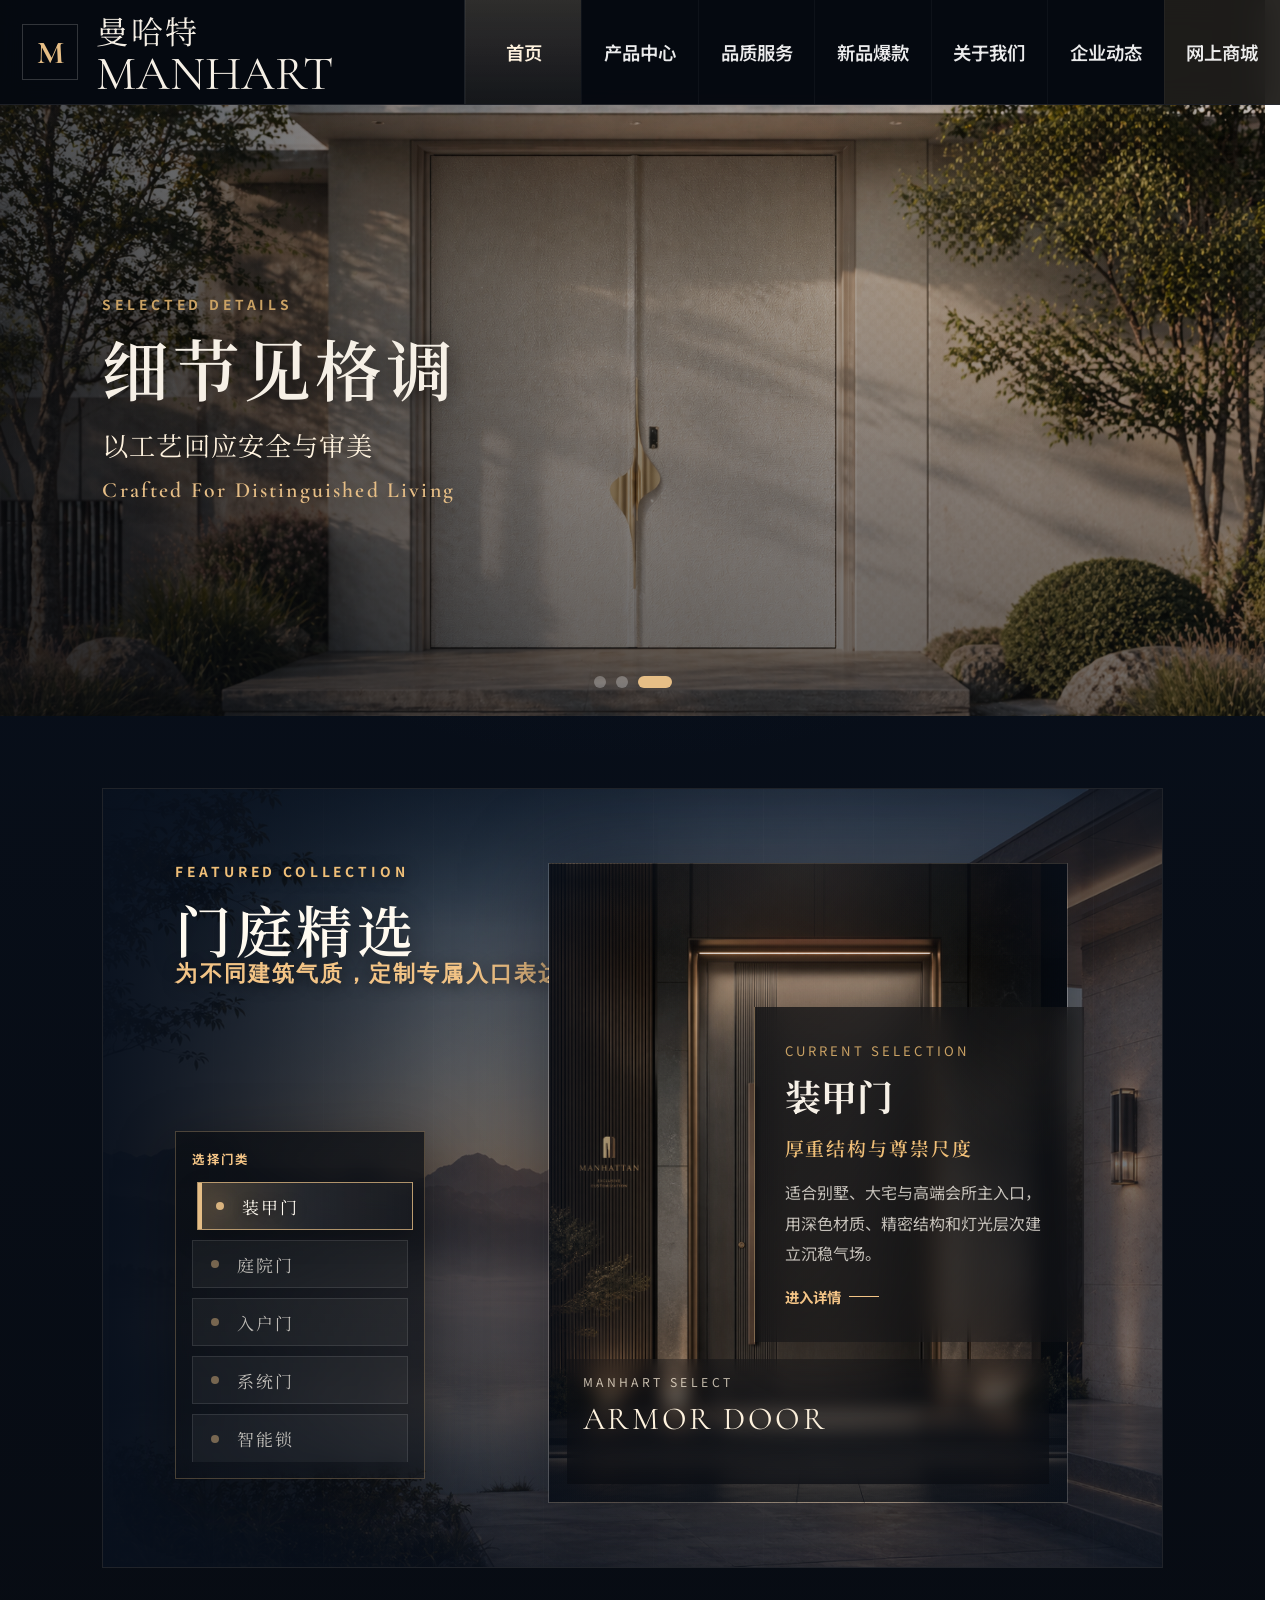
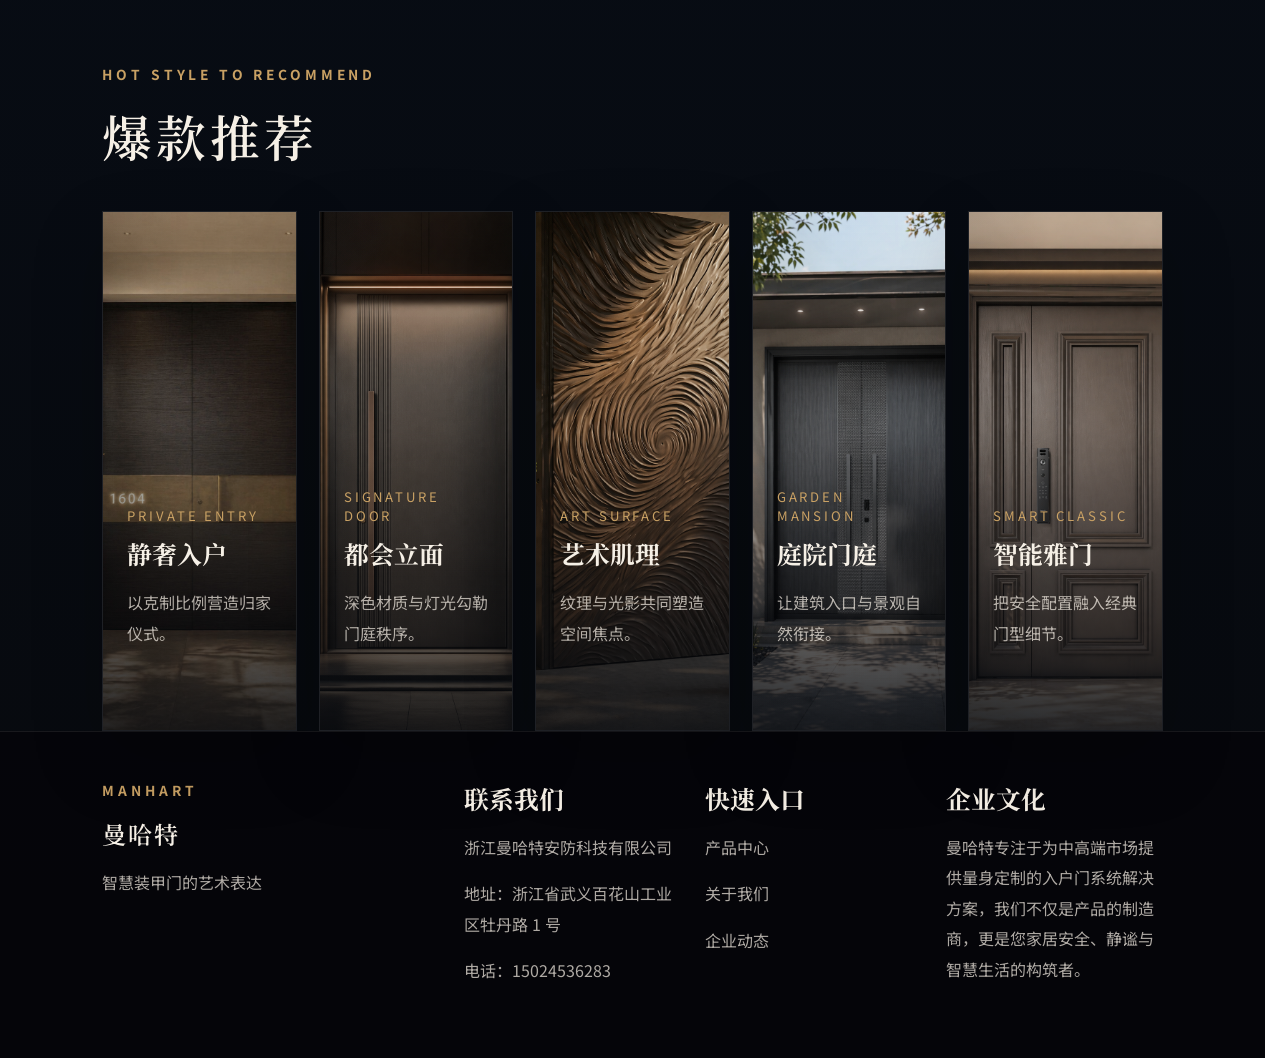
==== commit bbc695df: "Add unified footer culture copy" ====
--- a/index.html
+++ b/index.html
@@ -137,21 +137,7 @@
       </div>
     </section>
   </main>
-
-  <footer class="site-footer">
-    <div class="site-footer__brand">
-      <p class="eyebrow">MANHART</p>
-      <h2>曼哈特</h2>
-      <p>智慧装甲门的艺术表达</p>
-    </div>
-    <div class="site-footer__info">
-      <div><h3>联系我们</h3><p>浙江曼哈特安防科技有限公司</p><p>地址：浙江省武义百花山工业区牡丹路 1 号</p><p>电话：15024536283</p></div>
-      <div><h3>快速入口</h3><p><a href="products.html">产品中心</a></p><p><a href="about.html">关于我们</a></p><p><a href="news.html">企业动态</a></p></div>
-      <div><h3>网站说明</h3><p>专注高端安全门、装甲门与入户门研发制造，提供产品咨询、工程配套与售后服务。</p></div>
-    </div>
-  </footer>
-
-  <script>
+<script>
     const slides = document.querySelectorAll('[data-slide]');
     const dots = document.querySelectorAll('[data-dot]');
     let activeIndex = 0;
@@ -206,5 +192,17 @@
       });
     }
   </script>
+  <footer class="site-footer">
+    <div class="site-footer__brand">
+      <p class="eyebrow">MANHART</p>
+      <h2>曼哈特</h2>
+      <p>智慧装甲门的艺术表达</p>
+    </div>
+    <div class="site-footer__info">
+      <div><h3>联系我们</h3><p>浙江曼哈特安防科技有限公司</p><p>地址：浙江省武义百花山工业区牡丹路 1 号</p><p>电话：15024536283</p></div>
+      <div><h3>快速入口</h3><p><a href="products.html">产品中心</a></p><p><a href="about.html">关于我们</a></p><p><a href="news.html">企业动态</a></p></div>
+      <div><h3>企业文化</h3><p>曼哈特专注于为中高端市场提供量身定制的入户门系统解决方案，我们不仅是产品的制造商，更是您家居安全、静谧与智慧生活的构筑者。</p></div>
+    </div>
+  </footer>
 </body>
 </html>
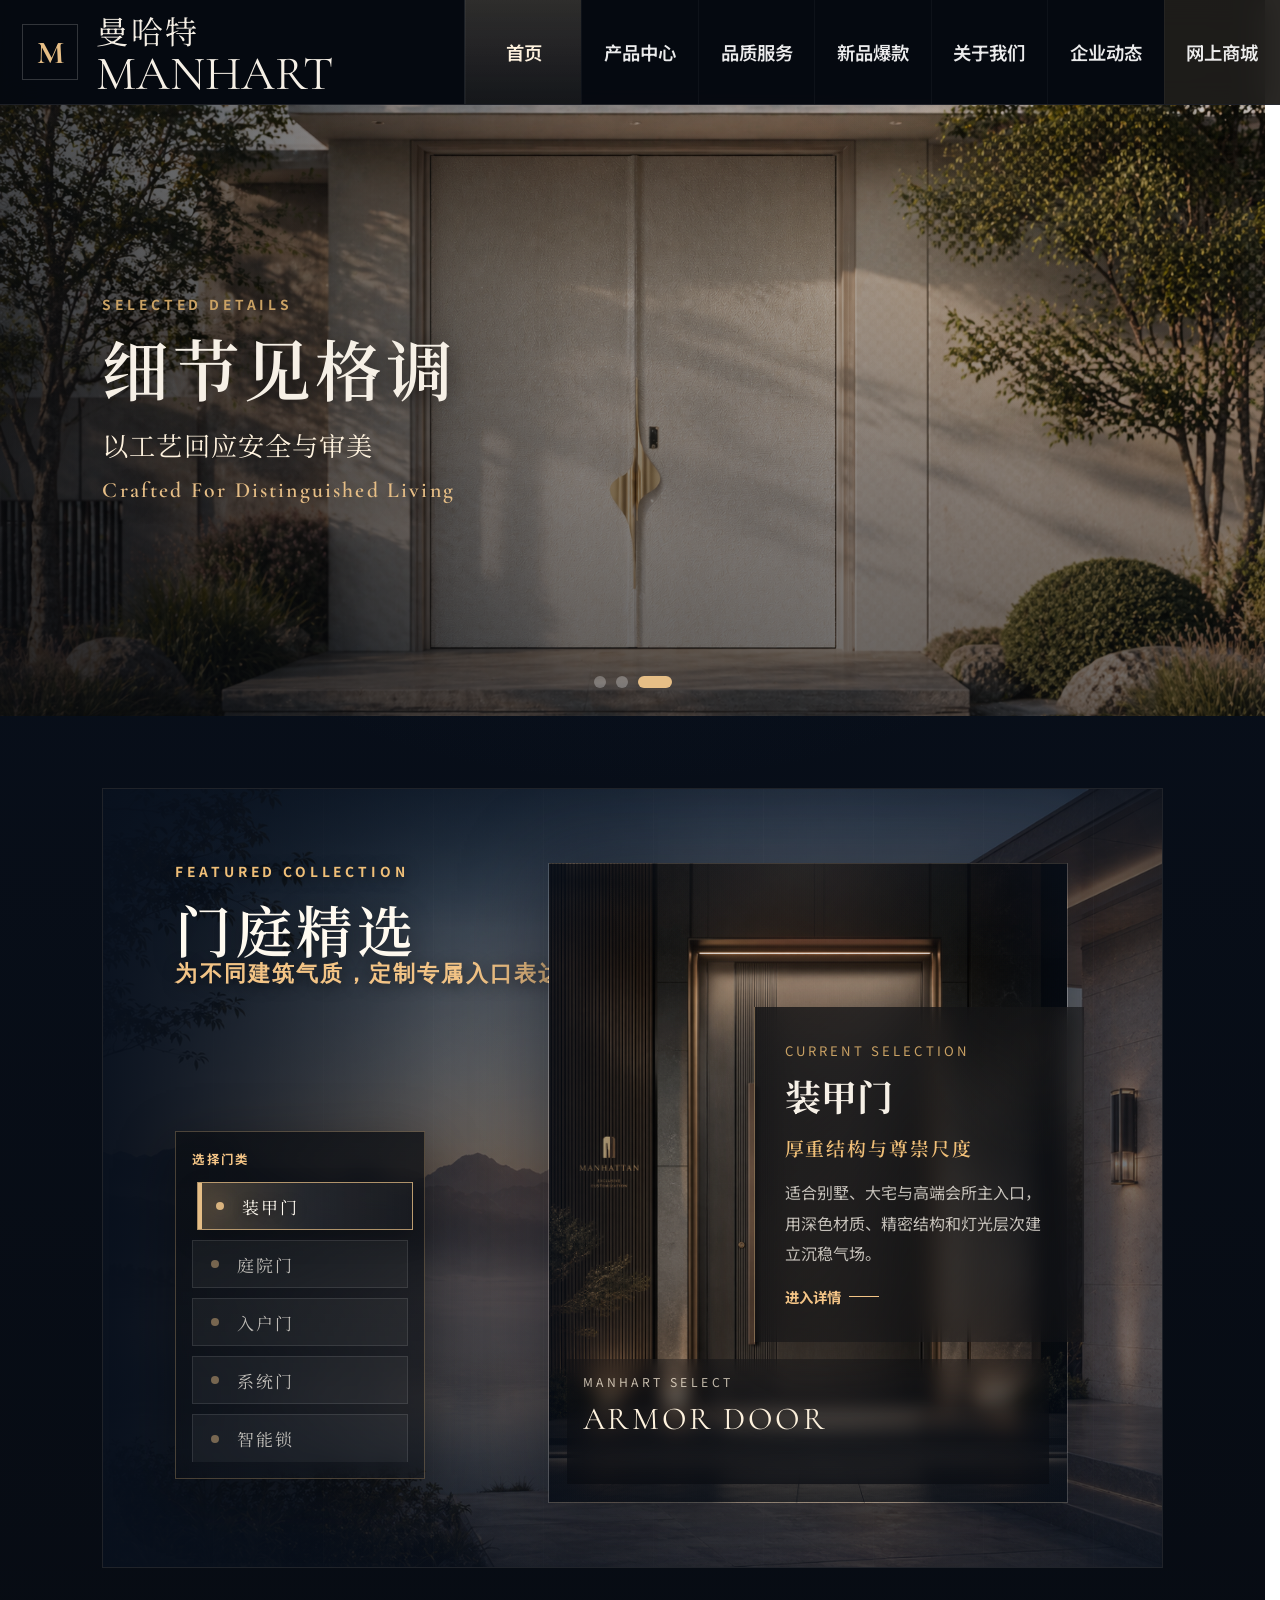
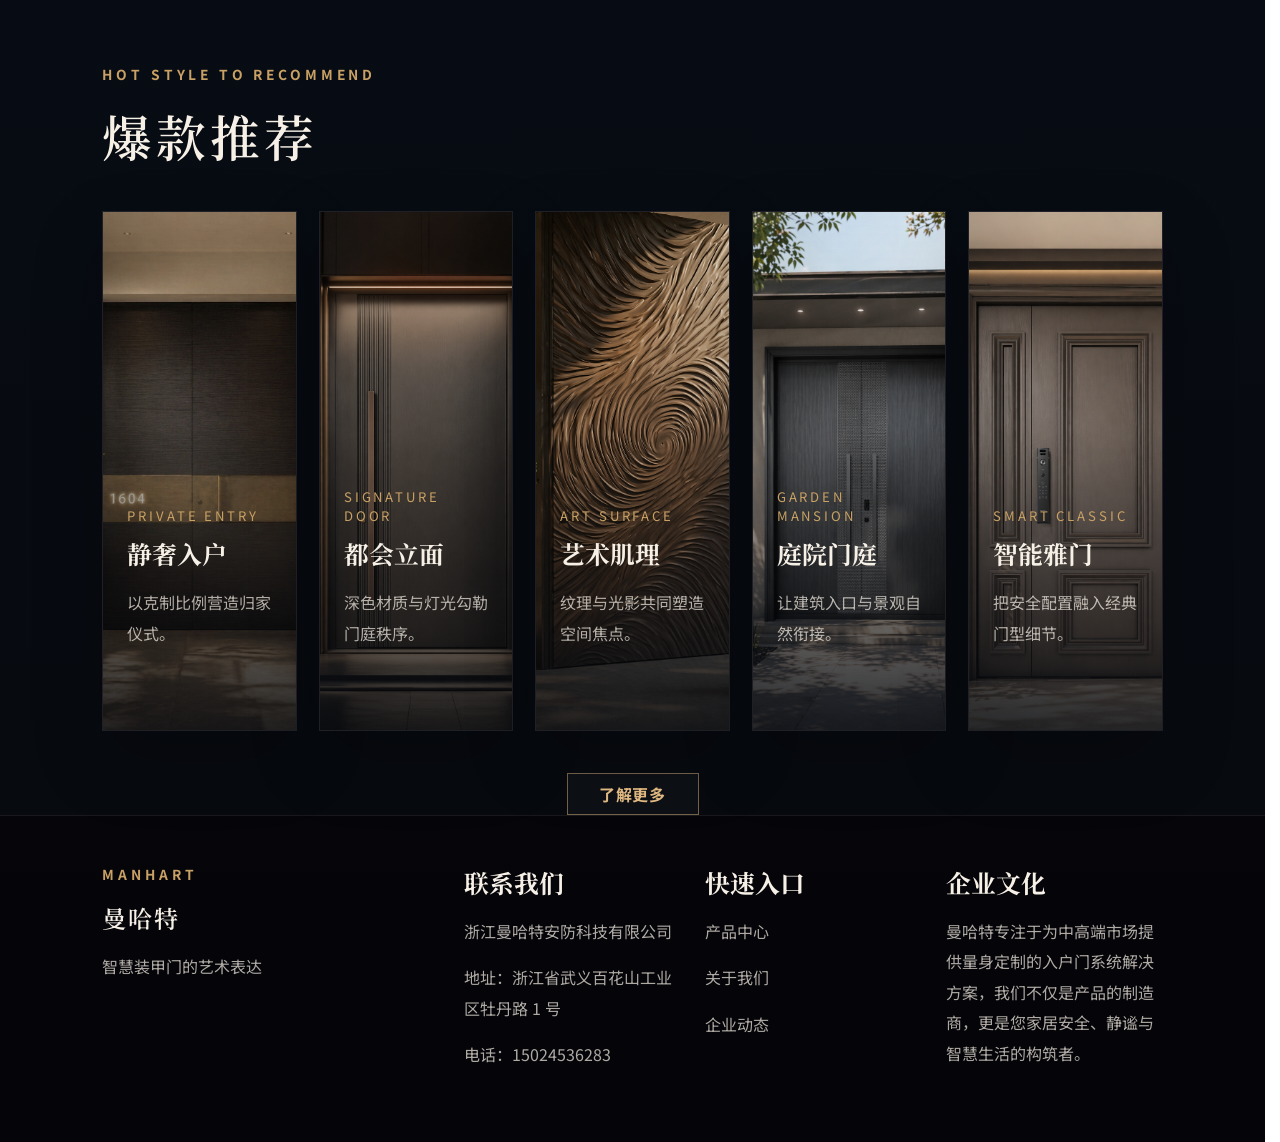
==== commit 848627e2: "Add product section more link" ====
--- a/index.html
+++ b/index.html
@@ -16,6 +16,7 @@
   <meta property="og:image" content="http://47.111.172.151/assets/hero-luxury-night.png">
   <meta name="twitter:card" content="summary_large_image">
   <title>MANHART 曼哈特</title>
+  <link rel="icon" type="image/svg+xml" href="assets/favicon.svg">
   <link rel="preconnect" href="https://fonts.googleapis.com">
   <link rel="preconnect" href="https://fonts.gstatic.com" crossorigin>
   <link href="https://fonts.googleapis.com/css2?family=Cormorant+Garamond:wght@500;600;700&family=Noto+Sans+SC:wght@400;500;700&family=Noto+Serif+SC:wght@500;600;700&display=swap" rel="stylesheet">
@@ -135,6 +136,9 @@
         <a class="product-card" href="product-detail.html?id=garden-mansion" aria-label="查看庭院门庭详情"><div class="product-card__scene product-card__scene--recommend-04"></div><div class="product-card__body"><p class="product-card__series">Garden Mansion</p><h3>庭院门庭</h3><p class="product-card__text">让建筑入口与景观自然衔接。</p><span class="product-card__more">查看详情</span></div></a>
         <a class="product-card" href="product-detail.html?id=smart-classic" aria-label="查看智能雅门详情"><div class="product-card__scene product-card__scene--recommend-05"></div><div class="product-card__body"><p class="product-card__series">Smart Classic</p><h3>智能雅门</h3><p class="product-card__text">把安全配置融入经典门型细节。</p><span class="product-card__more">查看详情</span></div></a>
       </div>
+      <div class="section-more">
+        <a href="products.html">了解更多</a>
+      </div>
     </section>
   </main>
 <script>
--- a/style.css
+++ b/style.css
@@ -741,6 +741,36 @@
 }
 .product-card:hover .product-card__more::after,
 .product-card:focus-visible .product-card__more::after { width: 42px; }
+
+.section-more {
+  display: flex;
+  justify-content: center;
+  margin-top: 42px;
+}
+
+.section-more a {
+  min-width: 132px;
+  min-height: 42px;
+  display: inline-flex;
+  align-items: center;
+  justify-content: center;
+  padding: 0 24px;
+  border: 1px solid rgba(230, 190, 134, 0.48);
+  color: var(--gold-strong);
+  background: rgba(255, 255, 255, 0.025);
+  text-decoration: none;
+  font-weight: 700;
+  letter-spacing: 0.06em;
+  transition: transform 0.22s ease, background 0.22s ease, color 0.22s ease, border-color 0.22s ease;
+}
+
+.section-more a:hover,
+.section-more a:focus-visible {
+  transform: translateY(-3px);
+  border-color: rgba(230, 190, 134, 0.86);
+  background: rgba(230, 190, 134, 0.12);
+  color: #fffaf0;
+}
 
 .detail-page {
   padding: 34px 10vw 96px;
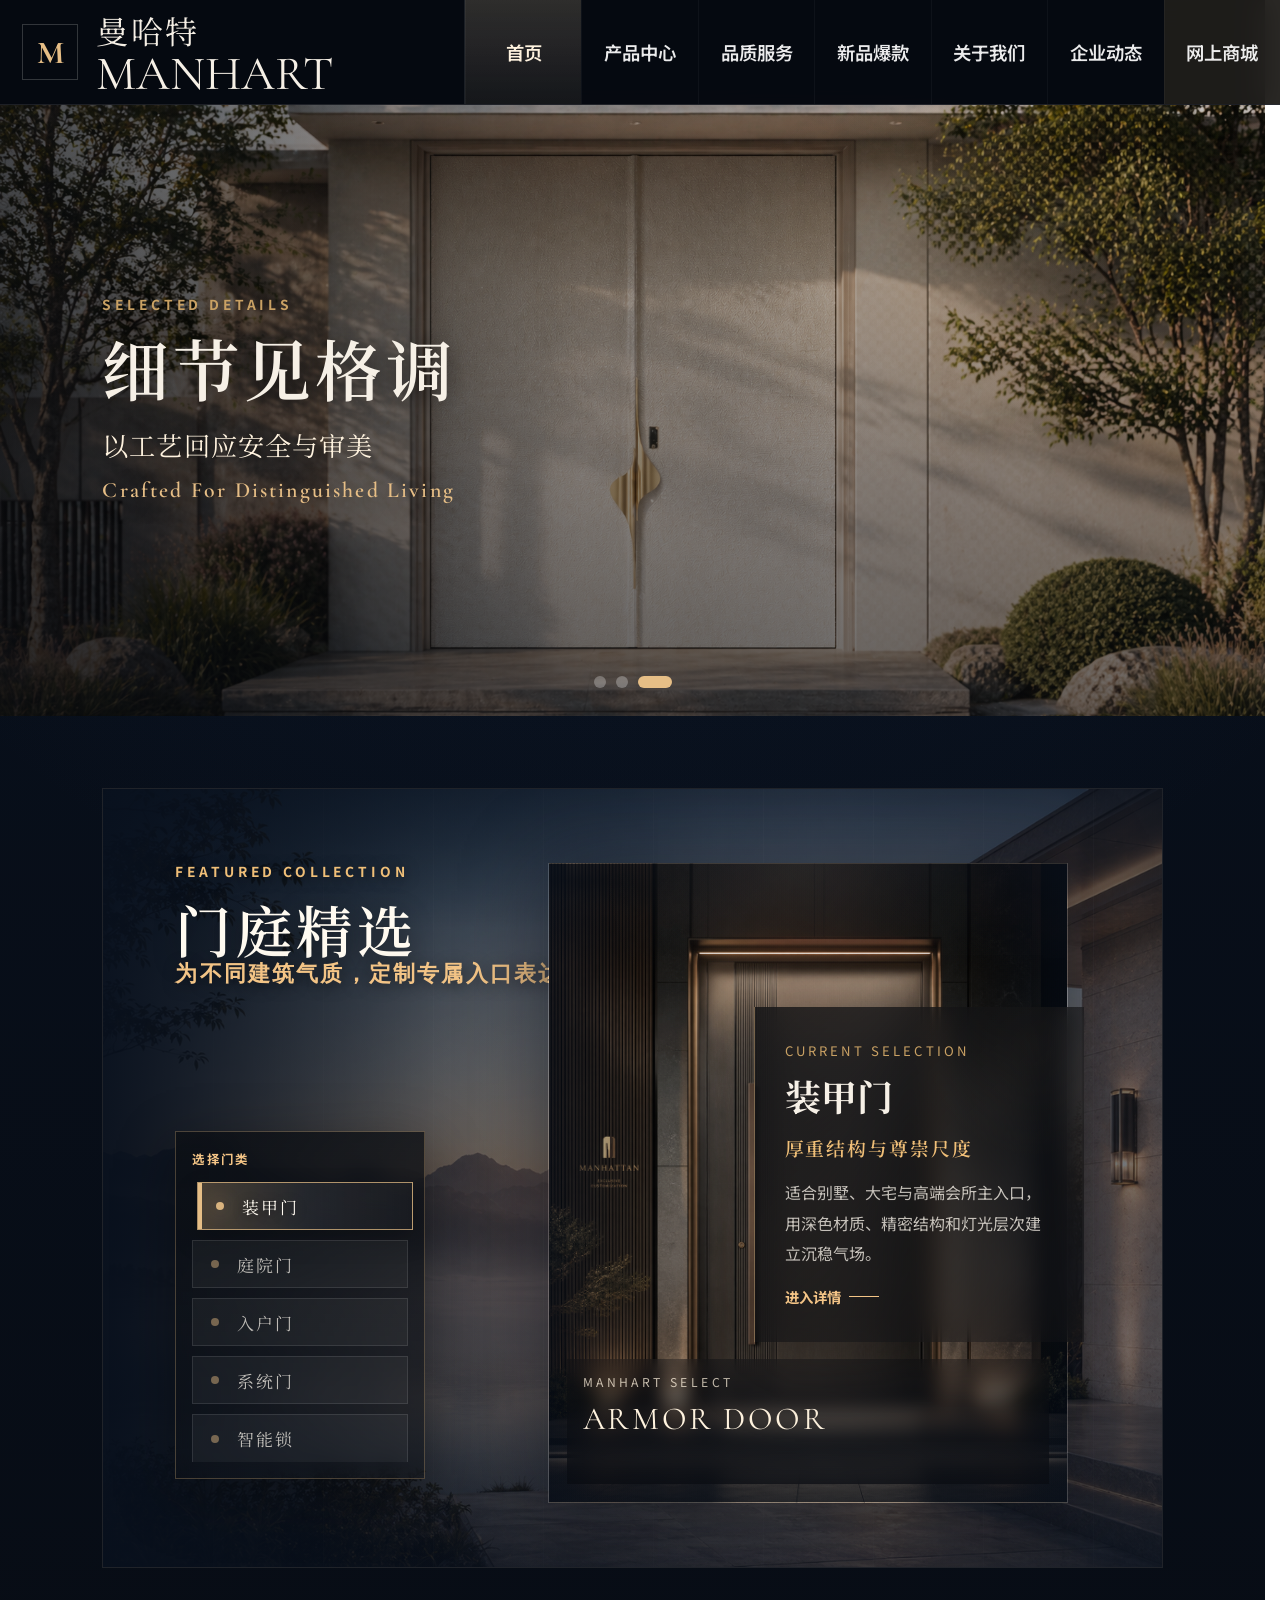
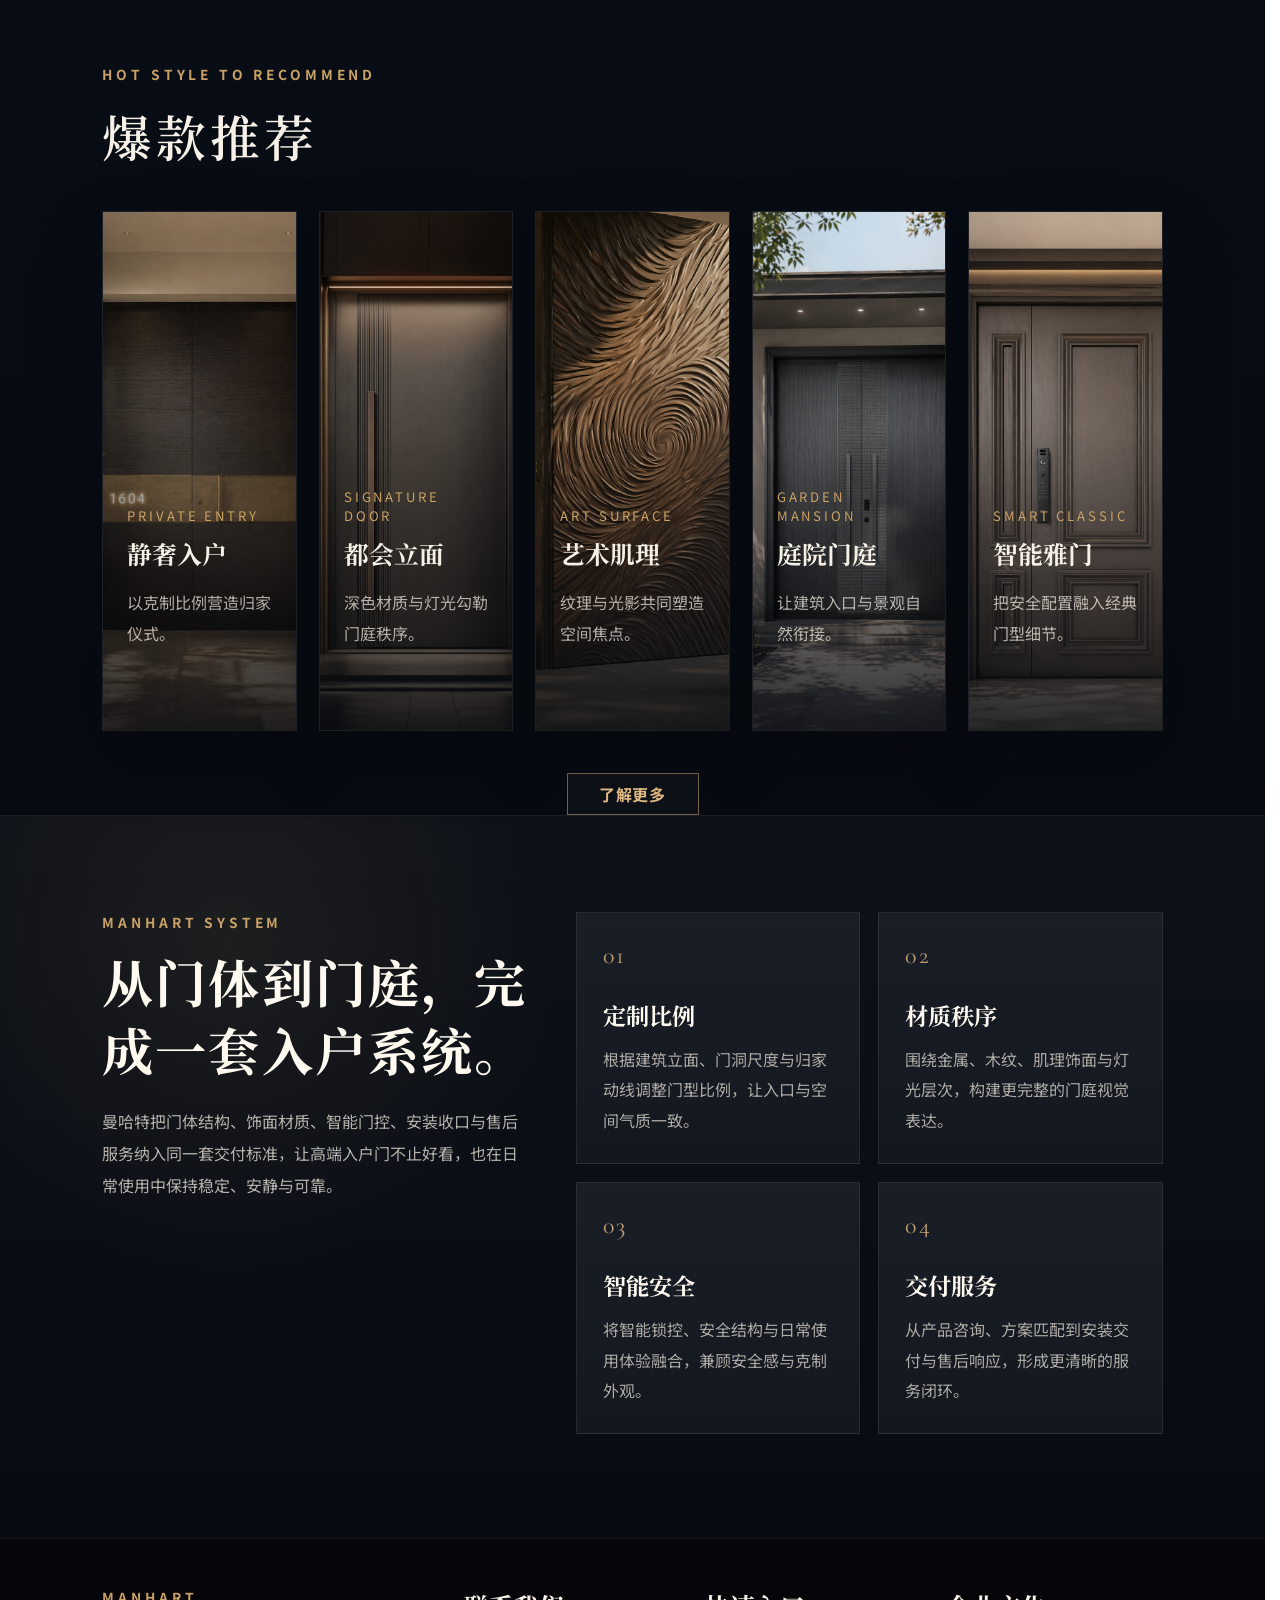
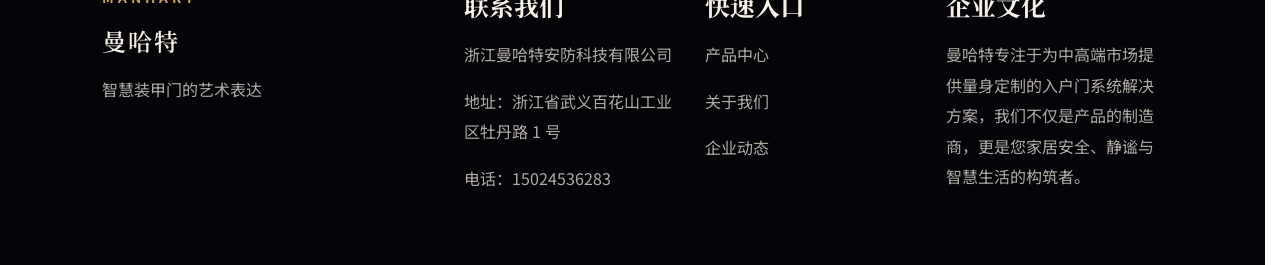
==== commit 57a48789: "Add homepage brand system section" ====
--- a/index.html
+++ b/index.html
@@ -140,6 +140,36 @@
         <a href="products.html">了解更多</a>
       </div>
     </section>
+
+    <section class="home-signature" aria-label="品牌能力">
+      <div class="home-signature__intro">
+        <p class="eyebrow">MANHART SYSTEM</p>
+        <h2>从门体到门庭，完成一套入户系统。</h2>
+        <p>曼哈特把门体结构、饰面材质、智能门控、安装收口与售后服务纳入同一套交付标准，让高端入户门不止好看，也在日常使用中保持稳定、安静与可靠。</p>
+      </div>
+      <div class="home-signature__grid">
+        <article>
+          <span>01</span>
+          <h3>定制比例</h3>
+          <p>根据建筑立面、门洞尺度与归家动线调整门型比例，让入口与空间气质一致。</p>
+        </article>
+        <article>
+          <span>02</span>
+          <h3>材质秩序</h3>
+          <p>围绕金属、木纹、肌理饰面与灯光层次，构建更完整的门庭视觉表达。</p>
+        </article>
+        <article>
+          <span>03</span>
+          <h3>智能安全</h3>
+          <p>将智能锁控、安全结构与日常使用体验融合，兼顾安全感与克制外观。</p>
+        </article>
+        <article>
+          <span>04</span>
+          <h3>交付服务</h3>
+          <p>从产品咨询、方案匹配到安装交付与售后响应，形成更清晰的服务闭环。</p>
+        </article>
+      </div>
+    </section>
   </main>
 <script>
     const slides = document.querySelectorAll('[data-slide]');
--- a/style.css
+++ b/style.css
@@ -772,9 +772,118 @@
   color: #fffaf0;
 }
 
+.home-signature {
+  display: grid;
+  grid-template-columns: minmax(280px, 0.84fr) minmax(520px, 1.16fr);
+  gap: 48px;
+  padding: 96px 8vw 104px;
+  border-top: 1px solid rgba(255, 255, 255, 0.08);
+  background:
+    radial-gradient(circle at 18% 18%, rgba(230, 190, 134, 0.08), transparent 28%),
+    linear-gradient(180deg, rgba(255, 255, 255, 0.025), rgba(255, 255, 255, 0)),
+    #070b12;
+}
+
+.home-signature__intro {
+  align-self: start;
+  position: sticky;
+  top: calc(var(--header-height) + 28px);
+}
+
+.home-signature__intro h2 {
+  margin: 0;
+  color: #fffaf0;
+  font-family: "Noto Serif SC", serif;
+  font-size: clamp(2.1rem, 4vw, 3.6rem);
+  line-height: 1.32;
+  letter-spacing: 0.04em;
+}
+
+.home-signature__intro p:last-child {
+  margin: 22px 0 0;
+  color: rgba(246, 240, 230, 0.72);
+  line-height: 2;
+}
+
+.home-signature__grid {
+  display: grid;
+  grid-template-columns: repeat(2, minmax(220px, 1fr));
+  gap: 18px;
+}
+
+.home-signature__grid article {
+  min-height: 230px;
+  padding: 28px 26px;
+  border: 1px solid rgba(255, 255, 255, 0.08);
+  background:
+    linear-gradient(180deg, rgba(255, 255, 255, 0.05), rgba(255, 255, 255, 0.018)),
+    #0e131b;
+  transition: transform 0.24s ease, border-color 0.24s ease, background 0.24s ease;
+}
+
+.home-signature__grid article:hover {
+  transform: translateY(-6px);
+  border-color: rgba(230, 190, 134, 0.36);
+  background:
+    linear-gradient(135deg, rgba(230, 190, 134, 0.1), rgba(255, 255, 255, 0.025)),
+    #101720;
+}
+
+.home-signature__grid span {
+  display: inline-block;
+  margin-bottom: 28px;
+  color: rgba(230, 190, 134, 0.82);
+  font-family: "Cormorant Garamond", serif;
+  font-size: 1.5rem;
+  letter-spacing: 0.12em;
+}
+
+.home-signature__grid h3 {
+  margin: 0 0 12px;
+  color: #fffaf0;
+  font-family: "Noto Serif SC", serif;
+  font-size: 1.45rem;
+}
+
+.home-signature__grid p {
+  margin: 0;
+  color: rgba(246, 240, 230, 0.68);
+  line-height: 1.9;
+}
+
 .detail-page {
   padding: 34px 10vw 96px;
   background: #202020;
+}
+
+.detail-return {
+  min-height: 38px;
+  display: inline-flex;
+  align-items: center;
+  gap: 10px;
+  margin-bottom: 22px;
+  padding: 0 16px;
+  border: 1px solid rgba(230, 190, 134, 0.42);
+  background: rgba(255, 255, 255, 0.025);
+  color: var(--gold-strong);
+  font: inherit;
+  font-weight: 700;
+  cursor: pointer;
+  transition: transform 0.22s ease, border-color 0.22s ease, background 0.22s ease;
+}
+
+.detail-return::before {
+  content: "";
+  width: 28px;
+  height: 1px;
+  background: currentColor;
+}
+
+.detail-return:hover,
+.detail-return:focus-visible {
+  transform: translateX(-4px);
+  border-color: rgba(230, 190, 134, 0.82);
+  background: rgba(230, 190, 134, 0.1);
 }
 
 .detail-breadcrumb {
@@ -2670,6 +2779,7 @@
   .featured-photo--primary { width: 100%; height: 100%; min-height: 0; }
   .product-preview__heading,
   .product-grid,
+  .home-signature,
   .site-footer,
   .site-footer__info,
   .page-section,
@@ -2785,6 +2895,20 @@
   .featured-photo__model { font-size: 1.35rem; }
   .featured-note { top: 626px; left: 44px; bottom: auto; font-size: 0.82rem; }
   .product-grid--recommend { grid-template-columns: 1fr; }
+  .home-signature {
+    grid-template-columns: 1fr;
+    padding: 64px 20px 72px;
+  }
+  .home-signature__intro {
+    position: static;
+  }
+  .home-signature__grid {
+    grid-template-columns: 1fr;
+  }
+  .home-signature__grid article {
+    min-height: 0;
+    padding: 24px 22px;
+  }
   .detail-page {
     padding: 42px 20px 72px;
   }
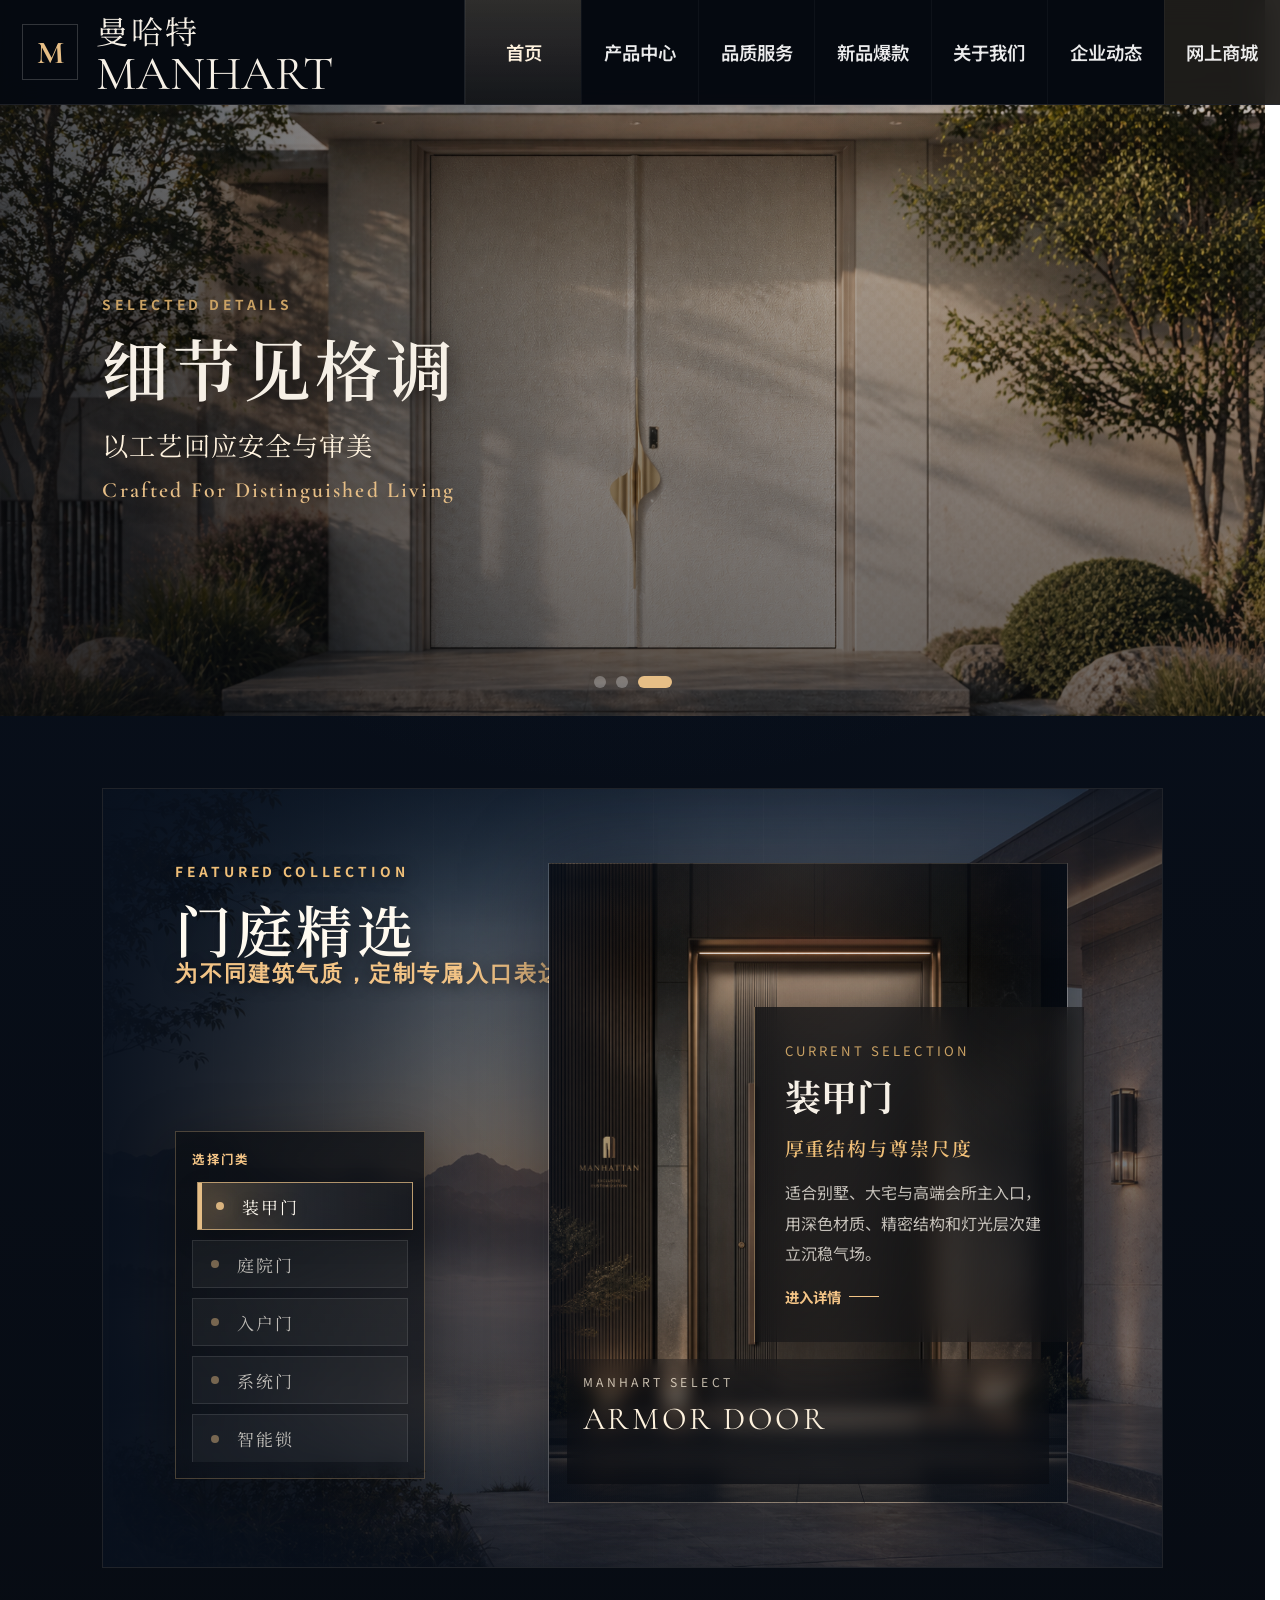
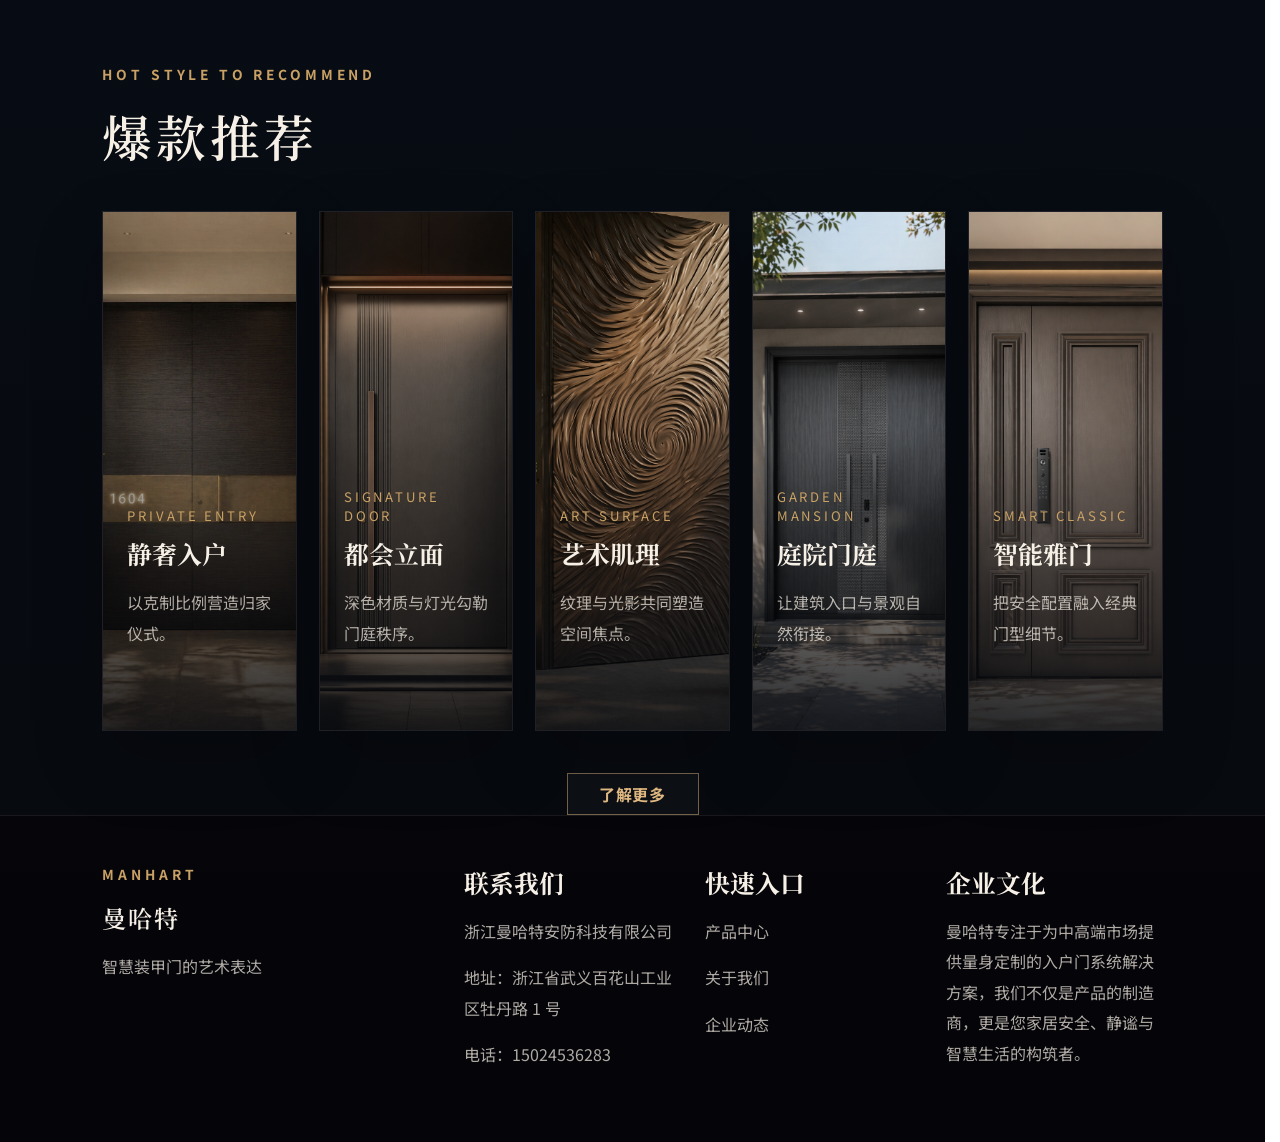
==== commit d9d6494b: "Add Dify chatbot embed" ====
--- a/index.html
+++ b/index.html
@@ -140,36 +140,6 @@
         <a href="products.html">了解更多</a>
       </div>
     </section>
-
-    <section class="home-signature" aria-label="品牌能力">
-      <div class="home-signature__intro">
-        <p class="eyebrow">MANHART SYSTEM</p>
-        <h2>从门体到门庭，完成一套入户系统。</h2>
-        <p>曼哈特把门体结构、饰面材质、智能门控、安装收口与售后服务纳入同一套交付标准，让高端入户门不止好看，也在日常使用中保持稳定、安静与可靠。</p>
-      </div>
-      <div class="home-signature__grid">
-        <article>
-          <span>01</span>
-          <h3>定制比例</h3>
-          <p>根据建筑立面、门洞尺度与归家动线调整门型比例，让入口与空间气质一致。</p>
-        </article>
-        <article>
-          <span>02</span>
-          <h3>材质秩序</h3>
-          <p>围绕金属、木纹、肌理饰面与灯光层次，构建更完整的门庭视觉表达。</p>
-        </article>
-        <article>
-          <span>03</span>
-          <h3>智能安全</h3>
-          <p>将智能锁控、安全结构与日常使用体验融合，兼顾安全感与克制外观。</p>
-        </article>
-        <article>
-          <span>04</span>
-          <h3>交付服务</h3>
-          <p>从产品咨询、方案匹配到安装交付与售后响应，形成更清晰的服务闭环。</p>
-        </article>
-      </div>
-    </section>
   </main>
 <script>
     const slides = document.querySelectorAll('[data-slide]');
@@ -238,5 +208,18 @@
       <div><h3>企业文化</h3><p>曼哈特专注于为中高端市场提供量身定制的入户门系统解决方案，我们不仅是产品的制造商，更是您家居安全、静谧与智慧生活的构筑者。</p></div>
     </div>
   </footer>
+  <script>
+    window.difyChatbotConfig = {
+      token: 'IIna7VGmdjk7Jjhm',
+      inputs: {},
+      systemVariables: {},
+      userVariables: {},
+    };
+  </script>
+  <script
+    src="https://udify.app/embed.min.js"
+    id="IIna7VGmdjk7Jjhm"
+    defer>
+  </script>
 </body>
 </html>
--- a/style.css
+++ b/style.css
@@ -7,6 +7,101 @@
   --gold-strong: #e6be86;
   --header-brand-width: 465px;
   --header-height: 104px;
+}
+
+/* Dify chatbot */
+#dify-chatbot-bubble-button {
+  --dify-chatbot-bubble-button-width: 136px;
+  --dify-chatbot-bubble-button-height: 48px;
+  --dify-chatbot-bubble-button-border-radius: 999px;
+  --dify-chatbot-bubble-button-bg-color: oklch(16% 0.018 76);
+  --dify-chatbot-bubble-button-box-shadow: 0 16px 42px rgba(4, 5, 8, 0.32), inset 0 0 0 1px rgba(220, 180, 112, 0.38);
+  bottom: 30px !important;
+  right: 30px !important;
+  overflow: hidden;
+  background: linear-gradient(135deg, oklch(17% 0.018 76), oklch(11% 0.012 72)) !important;
+  box-shadow: 0 16px 42px rgba(4, 5, 8, 0.32), inset 0 0 0 1px rgba(220, 180, 112, 0.38) !important;
+  color: oklch(84% 0.066 78);
+  transition: transform 180ms cubic-bezier(0.16, 1, 0.3, 1), box-shadow 180ms cubic-bezier(0.16, 1, 0.3, 1);
+}
+
+#dify-chatbot-bubble-button::before {
+  content: "";
+  position: absolute;
+  inset: 1px;
+  border-radius: inherit;
+  background: linear-gradient(180deg, rgba(255, 242, 207, 0.08), rgba(255, 242, 207, 0));
+  pointer-events: none;
+}
+
+#dify-chatbot-bubble-button::after {
+  content: "私人顾问";
+  position: absolute;
+  left: 52px;
+  top: 50%;
+  transform: translateY(-50%);
+  color: oklch(86% 0.058 78);
+  font-size: 14px;
+  font-weight: 600;
+  letter-spacing: 0;
+  white-space: nowrap;
+  pointer-events: none;
+}
+
+#dify-chatbot-bubble-button svg {
+  width: 20px;
+  height: 20px;
+  margin-left: 18px;
+}
+
+#dify-chatbot-bubble-button svg path {
+  fill: oklch(87% 0.06 78);
+  stroke: oklch(87% 0.06 78);
+}
+
+#dify-chatbot-bubble-button:hover {
+  transform: translateY(-1px);
+  box-shadow: 0 18px 48px rgba(4, 5, 8, 0.38), inset 0 0 0 1px rgba(235, 195, 122, 0.56) !important;
+}
+
+#dify-chatbot-bubble-window {
+  width: min(386px, calc(100vw - 40px)) !important;
+  height: min(650px, calc(100vh - 118px)) !important;
+  right: 30px !important;
+  bottom: 92px !important;
+  border-radius: 18px !important;
+  border: 1px solid rgba(218, 180, 113, 0.34) !important;
+  box-shadow: 0 28px 76px rgba(3, 5, 9, 0.42), 0 0 0 1px rgba(255, 248, 230, 0.05) !important;
+  background: oklch(96% 0.009 80) !important;
+  outline: 5px solid rgba(8, 12, 18, 0.42);
+}
+
+@media (max-width: 640px) {
+  #dify-chatbot-bubble-button {
+    --dify-chatbot-bubble-button-width: 126px;
+    --dify-chatbot-bubble-button-height: 46px;
+    right: 16px !important;
+    bottom: 18px !important;
+  }
+
+  #dify-chatbot-bubble-button::after {
+    left: 48px;
+    font-size: 13px;
+  }
+
+  #dify-chatbot-bubble-button svg {
+    margin-left: 16px;
+  }
+
+  #dify-chatbot-bubble-window {
+    width: calc(100vw - 28px) !important;
+    height: min(604px, calc(100vh - 94px)) !important;
+    left: 14px !important;
+    right: auto !important;
+    bottom: 78px !important;
+    border-radius: 14px !important;
+    outline-width: 4px;
+  }
 }
 
 .store-page {
@@ -770,85 +865,6 @@
   border-color: rgba(230, 190, 134, 0.86);
   background: rgba(230, 190, 134, 0.12);
   color: #fffaf0;
-}
-
-.home-signature {
-  display: grid;
-  grid-template-columns: minmax(280px, 0.84fr) minmax(520px, 1.16fr);
-  gap: 48px;
-  padding: 96px 8vw 104px;
-  border-top: 1px solid rgba(255, 255, 255, 0.08);
-  background:
-    radial-gradient(circle at 18% 18%, rgba(230, 190, 134, 0.08), transparent 28%),
-    linear-gradient(180deg, rgba(255, 255, 255, 0.025), rgba(255, 255, 255, 0)),
-    #070b12;
-}
-
-.home-signature__intro {
-  align-self: start;
-  position: sticky;
-  top: calc(var(--header-height) + 28px);
-}
-
-.home-signature__intro h2 {
-  margin: 0;
-  color: #fffaf0;
-  font-family: "Noto Serif SC", serif;
-  font-size: clamp(2.1rem, 4vw, 3.6rem);
-  line-height: 1.32;
-  letter-spacing: 0.04em;
-}
-
-.home-signature__intro p:last-child {
-  margin: 22px 0 0;
-  color: rgba(246, 240, 230, 0.72);
-  line-height: 2;
-}
-
-.home-signature__grid {
-  display: grid;
-  grid-template-columns: repeat(2, minmax(220px, 1fr));
-  gap: 18px;
-}
-
-.home-signature__grid article {
-  min-height: 230px;
-  padding: 28px 26px;
-  border: 1px solid rgba(255, 255, 255, 0.08);
-  background:
-    linear-gradient(180deg, rgba(255, 255, 255, 0.05), rgba(255, 255, 255, 0.018)),
-    #0e131b;
-  transition: transform 0.24s ease, border-color 0.24s ease, background 0.24s ease;
-}
-
-.home-signature__grid article:hover {
-  transform: translateY(-6px);
-  border-color: rgba(230, 190, 134, 0.36);
-  background:
-    linear-gradient(135deg, rgba(230, 190, 134, 0.1), rgba(255, 255, 255, 0.025)),
-    #101720;
-}
-
-.home-signature__grid span {
-  display: inline-block;
-  margin-bottom: 28px;
-  color: rgba(230, 190, 134, 0.82);
-  font-family: "Cormorant Garamond", serif;
-  font-size: 1.5rem;
-  letter-spacing: 0.12em;
-}
-
-.home-signature__grid h3 {
-  margin: 0 0 12px;
-  color: #fffaf0;
-  font-family: "Noto Serif SC", serif;
-  font-size: 1.45rem;
-}
-
-.home-signature__grid p {
-  margin: 0;
-  color: rgba(246, 240, 230, 0.68);
-  line-height: 1.9;
 }
 
 .detail-page {
@@ -2779,7 +2795,6 @@
   .featured-photo--primary { width: 100%; height: 100%; min-height: 0; }
   .product-preview__heading,
   .product-grid,
-  .home-signature,
   .site-footer,
   .site-footer__info,
   .page-section,
@@ -2895,20 +2910,6 @@
   .featured-photo__model { font-size: 1.35rem; }
   .featured-note { top: 626px; left: 44px; bottom: auto; font-size: 0.82rem; }
   .product-grid--recommend { grid-template-columns: 1fr; }
-  .home-signature {
-    grid-template-columns: 1fr;
-    padding: 64px 20px 72px;
-  }
-  .home-signature__intro {
-    position: static;
-  }
-  .home-signature__grid {
-    grid-template-columns: 1fr;
-  }
-  .home-signature__grid article {
-    min-height: 0;
-    padding: 24px 22px;
-  }
   .detail-page {
     padding: 42px 20px 72px;
   }
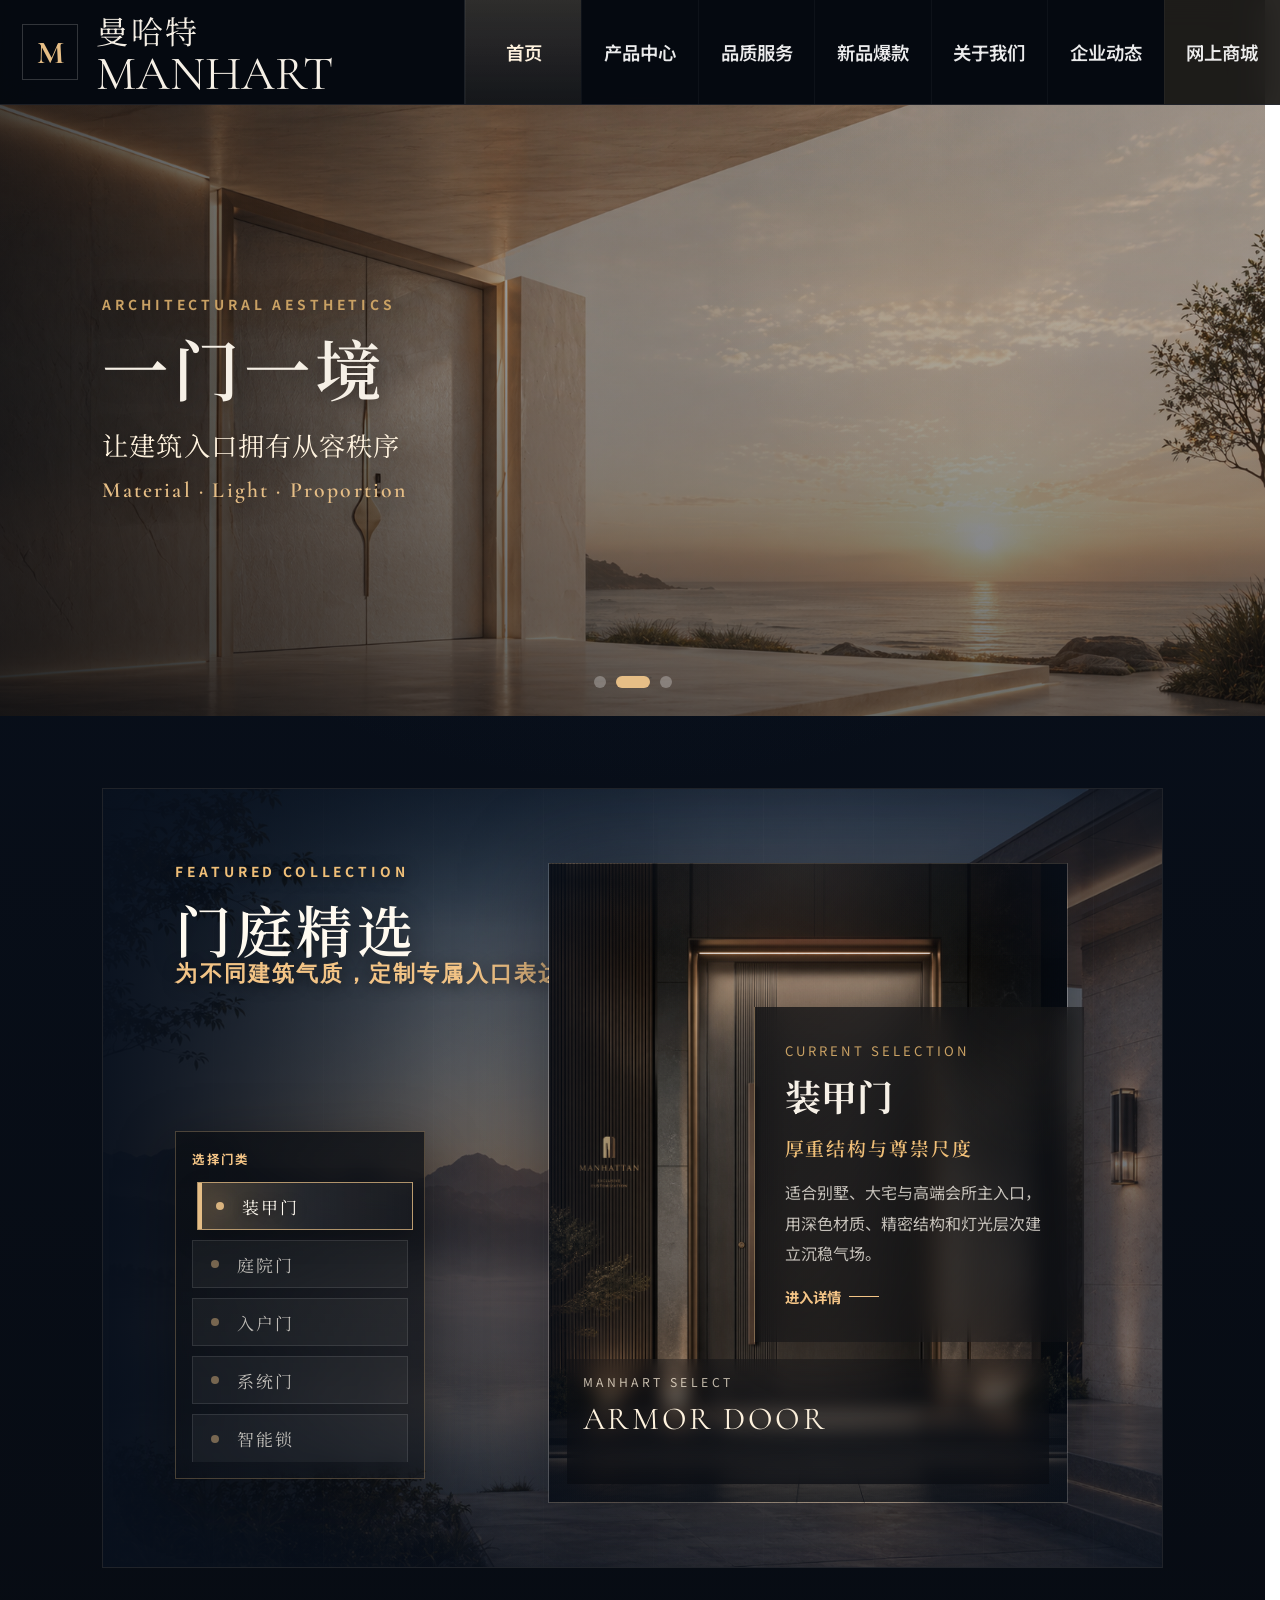
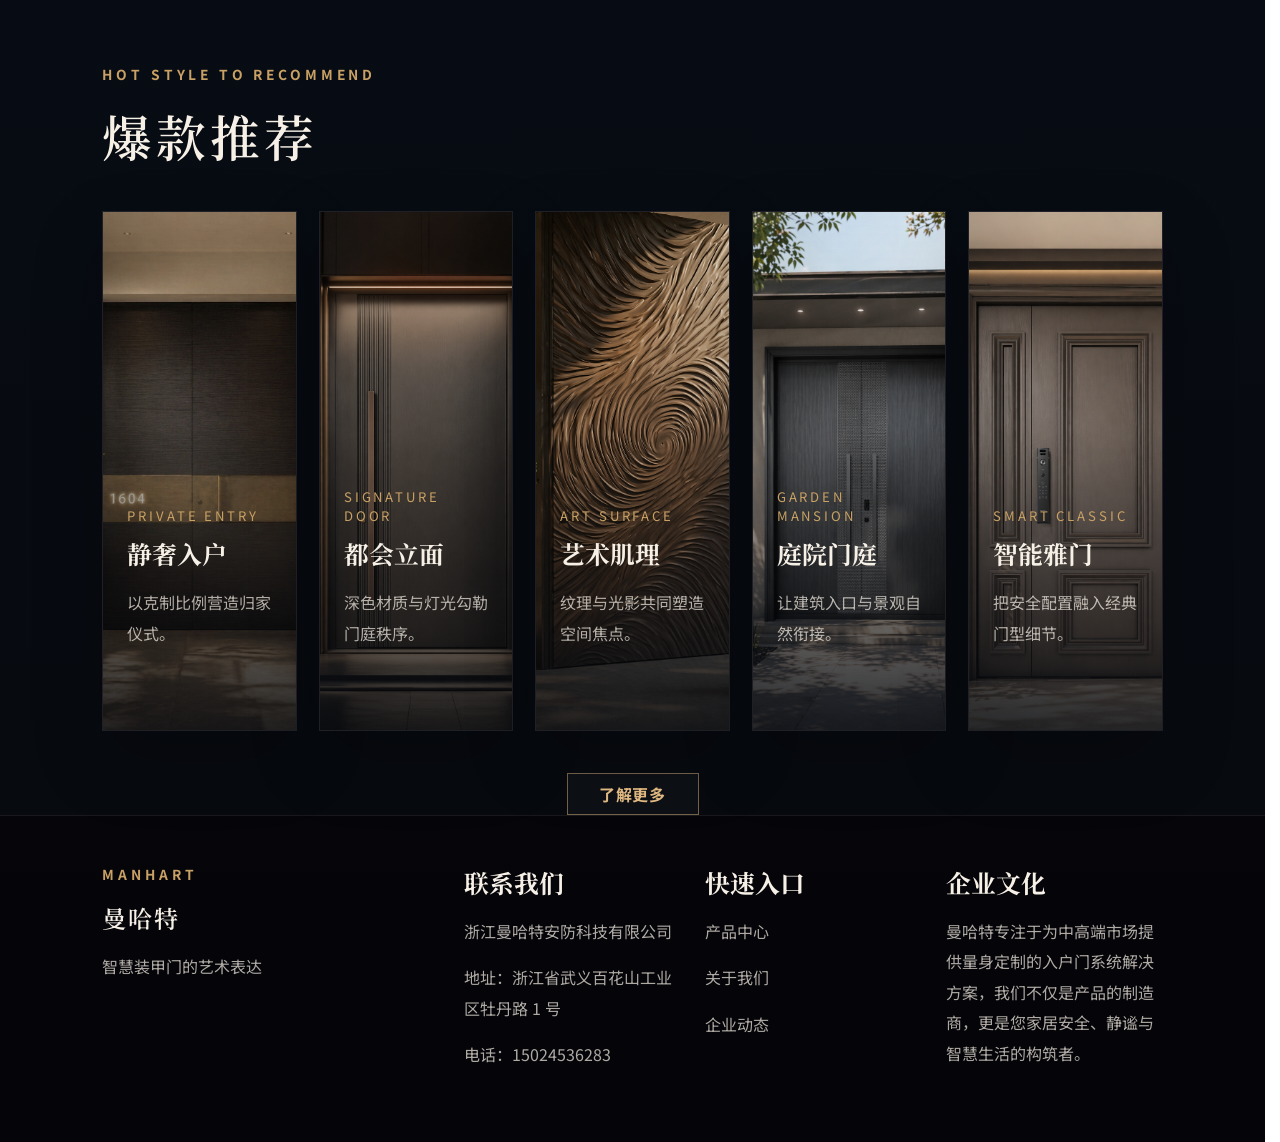
==== commit fd2db62f: "Add Baidu verification and domain SEO" ====
--- a/index.html
+++ b/index.html
@@ -1,21 +1,42 @@
-<!DOCTYPE html>
+﻿<!DOCTYPE html>
 <html lang="zh-CN">
 <head>
   <meta charset="UTF-8">
   <meta name="viewport" content="width=device-width, initial-scale=1.0">
-  <meta name="description" content="浙江曼哈特安防科技有限公司专注高端安全门、装甲门与入户门研发制造，提供产品咨询、工程配套与售后服务。">
-  <meta name="keywords" content="浙江曼哈特,曼哈特安防,曼哈特门业,MANHART,安全门,装甲门,入户门,高端门,别墅门,工程门">
+  <meta name="baidu-site-verification" content="codeva-Nwts0ZG9KO" />
+  <meta name="description" content="曼哈特门官网，浙江曼哈特安防科技有限公司专注高端安全门、装甲门、入户门研发制造，提供住宅、别墅与工程门庭解决方案。">
+  <meta name="keywords" content="曼哈特门官网,曼哈特官网,浙江曼哈特安防科技有限公司,浙江曼哈特,曼哈特安防,曼哈特门业,MANHART,安全门,装甲门,入户门,高端门,别墅门,工程门">
   <meta name="robots" content="index, follow">
-  <link rel="canonical" href="http://47.111.172.151/">
+  <link rel="canonical" href="https://manhart.top/">
   <meta property="og:type" content="website">
   <meta property="og:locale" content="zh_CN">
   <meta property="og:site_name" content="浙江曼哈特安防科技有限公司">
-  <meta property="og:title" content="MANHART 曼哈特">
-  <meta property="og:description" content="浙江曼哈特安防科技有限公司专注高端安全门、装甲门与入户门研发制造，提供产品咨询、工程配套与售后服务。">
-  <meta property="og:url" content="http://47.111.172.151/">
-  <meta property="og:image" content="http://47.111.172.151/assets/hero-luxury-night.png">
+  <meta property="og:title" content="曼哈特门官网 - 浙江曼哈特安防科技有限公司">
+  <meta property="og:description" content="曼哈特门官网，浙江曼哈特安防科技有限公司专注高端安全门、装甲门、入户门研发制造，提供住宅、别墅与工程门庭解决方案。">
+  <meta property="og:url" content="https://manhart.top/">
+  <meta property="og:image" content="https://manhart.top/assets/hero-luxury-night.png">
   <meta name="twitter:card" content="summary_large_image">
-  <title>MANHART 曼哈特</title>
+  <title>曼哈特门官网 - 浙江曼哈特安防科技有限公司 | MANHART</title>
+  <script type="application/ld+json">
+    {
+      "@context": "https://schema.org",
+      "@type": "Organization",
+      "name": "浙江曼哈特安防科技有限公司",
+      "alternateName": ["曼哈特", "MANHART", "曼哈特门业", "曼哈特安防"],
+      "url": "https://manhart.top/",
+      "logo": "https://manhart.top/assets/favicon.svg",
+      "image": "https://manhart.top/assets/hero-luxury-night.png",
+      "telephone": "15024536283",
+      "address": {
+        "@type": "PostalAddress",
+        "addressCountry": "CN",
+        "addressRegion": "浙江省",
+        "addressLocality": "武义",
+        "streetAddress": "百花山工业区牡丹路 1 号"
+      },
+      "description": "浙江曼哈特安防科技有限公司专注高端安全门、装甲门、入户门研发制造，提供住宅、别墅与工程门庭解决方案。"
+    }
+  </script>
   <link rel="icon" type="image/svg+xml" href="assets/favicon.svg">
   <link rel="preconnect" href="https://fonts.googleapis.com">
   <link rel="preconnect" href="https://fonts.gstatic.com" crossorigin>
